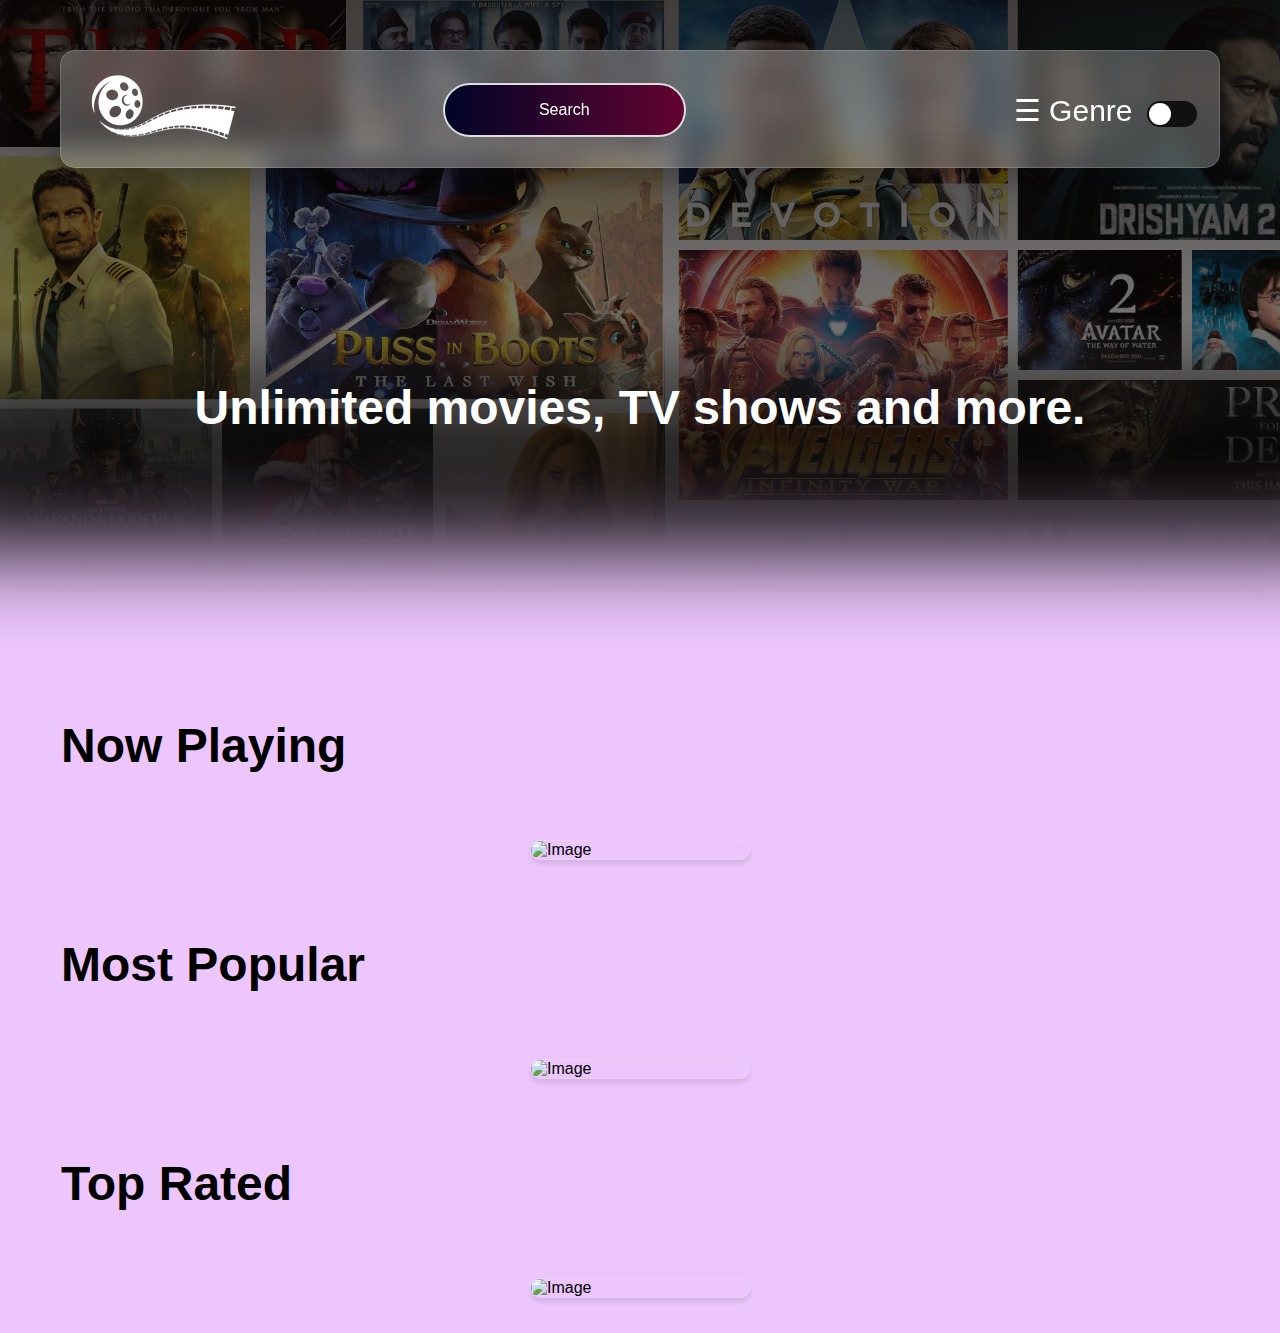
==== index.html @ db10473b "dark theme" ====
<!DOCTYPE html>
<html lang="en">

<head>
    <meta charset="UTF-8">
    <meta http-equiv="X-UA-Compatible" content="IE=edge">
    <meta name="viewport" content="width=device-width, initial-scale=1.0">
    <title>Movie Booking App</title>
    <link rel="stylesheet" href="style.css">
</head>

<body>


    <header id="scroll-Top" class="header-section">
        <div class="logo-section">
            <a href=""><img src="image/logo.png" alt=""></a>
        </div>
        <div id="form">
            <div class="form-content">
                <input type="text" placeholder="Search" id="search" class="search">
                <!-- <input id="input" placeholder="Type fast here.."/> -->
            </div>

            <div class="genre-section">
                <span id="openbtn-genre" style="cursor:pointer; color: white;">&#9776; Genre</span>
            </div>
            <div class="theme-toggler">
                <input type="checkbox" id="checkbox" class="checkbox">
                <label for="checkbox" class="checkbox-label">
                    <span class="ball"></span>
                </label>
            </div>
        </div>
    </header>
    <div id="home-banner" class="home-banner">
        <div class="banner-text typewriter">
            <h1>Unlimited movies, TV shows and more.</h1>
        </div>
    </div>

    </div>


    <div class="head-para">
        <h1 id="playing-hide">Now Playing</h1>
    </div>
    <!-- movie details section  -->

    <main id="main">

        <div class="movie">
            <img src="" alt="Image">
            <div class="movie-info">
                <span></span>
                <span></span>
                <h3></h3>
            </div>
        </div>
    </main>

    <div class="head-para" id="popular-hide">
        <h1>Most Popular</h1>
    </div>

    <section id="popular">
        <div class="movie">
            <img src="" alt="Image">

            <div class="movie-info">

                <span>rating</span>
                <span>language</span>
                <h3>title</h3>
            </div>
        </div>
    </section>



    <div class="head-para" id="toprated-hide">
        <h1>Top Rated</h1>
    </div>

    <section id="topRated">
        <div class="movie">
            <img src="" alt="Image">

            <div class="movie-info">

                <span>rating</span>
                <span>language</span>
                <h3>title</h3>
            </div>
        </div>
    </section>


    <!-- side genres area  -->

    <div id="mySidenav" class="sidenav">
        <a class="closebtn-genre">&times;</a>
        <div id="genre-element">
            <div class="genre-element"></div>
        </div>

    </div>

    <!-- side genres area  -->



    <!-- movie details section  -->
    <h3 id="price"></h3>
    <div id="myNav" class="overlay">
        <a class="closebtn2">&times;</a>

        <div id="movie_details">

            <div class="main_card">
                <div class="card_left">
                    <div class="card_datails">
                        <h1 id="details-movie-title"></h1>
                        <div class="card_cat">
                            <p class="rating"></p>
                            <p class="language"></p>
                        </div>
                        <div class="card_cat">

                            <p class="genre"></p>
                            <p class="time"></p>
                        </div>
                        <p class="disc"></p>
                        <div class="social-btn">
                            <p id="ticket-price"><span id="price">200</span></p>
                            <button id="buy-button">
                                Book Now
                            </button>
                        </div>
                    </div>
                    <div class="back-movie-ground"></div>
                    <div class="card_right">
                        <div class="img_container">
                            <img src="" alt="">
                        </div>
                    </div>
                </div>
            </div>
        </div>
    </div>

</body>

<script>

    // scroll down to put the nav on top

    // if(screen.width > 900){
        window.onscroll = function () {
        scrollFunction()
    };
    // }



    function scrollFunction() {
        if (screen.width > 900) {
            if (document.body.scrollTop > 50 || document.documentElement.scrollTop > 50) {
                document.getElementById("scroll-Top").style.top = "0px";
            } else {
                document.getElementById("scroll-Top").style.top = "50px";
            }
        }


    }
</script>
<script src="script.js"></script>

</html>
---- style.css ----
* {
  box-sizing: border-box;
}


:root,
:root.light {
  --color-bg: #ecc6fd;
  --color-text: #000000;
  --card-bg-color: #fafafa;
  --hero-banner-shadow: inset 2px -200px 93px -92px rgba(236, 198, 253, 1);
  --movie-details-card: linear-gradient(to right, #fafafa, #81043e83);
  --header: linear-gradient(to right, #9b466f83, #9b466f83);
}

:root.dark {
  --color-bg: linear-gradient(to bottom, black, #130109);
  ;
  --color-text: #ffffff;
  --card-bg-color: #607d8b;
  --hero-banner-shadow: inset 2px -200px 93px -92px rgba(2, 0, 1, 1);
  --movie-details-card: linear-gradient(to right, #000428, #630330);
  --header: rgba(255, 255, 255, 0.25);
}


html {
  scroll-behavior: smooth;
}


.pt-100 {
  padding-top: 100px;
}



::-webkit-scrollbar {
  width: 10px;
  background-color: #ccc;
  border-radius: 20px;
}

::-webkit-scrollbar-thumb {
  background-color: black;
}

body {
  font-family: 'Poppins', sans-serif;
  margin: 0;
}


.header-section {

  position: relative;
  padding: 1rem;
  display: flex;
  justify-content: space-around;
  /* background-color: black; */
  background: var(--header);
  border-bottom: 1px solid rgba(255, 255, 255, 0.18);
  /* background: rgba(255, 255, 255, 0.25); */
  /* box-shadow: 0 8px 32px 0 rgba(5, 6, 15, 0.37); */
  backdrop-filter: blur(13px);
  border: 1px solid rgba(255, 255, 255, 0.18);
}



.logo-section {
  width: 200px;
}

#form {
  width: 900px;
  display: flex;
  justify-content: space-around;
  align-items: center;
}

#form .form-content {
  display: flex;
  justify-content: center;
  align-items: center;
  margin-top: 17px;
}


.search {
  background-color: transparent;
  border: 2px solid #ddd;
  padding: 1rem 1rem;
  border-radius: 50px;
  font-size: 1rem;
  text-align: center;
  color: #fff;
  font-family: inherit;
  background: linear-gradient(to right, #000428, #630330);
}

.genre-section {
  grid-column: 4 / span 1;
  grid-row: 1;
}

.genre-section span {
  float: right;
  margin-right: 14px;
  margin-top: 17px;
  font-size: 30px;
}




.search:focus {
  outline: 0;
  background: #000428;
}

.search::placeholder {
  color: white;
}

.head-para {
  color: var(--color-text);
  margin: 61px 0px 51px 61px;
  font-size: 1.5rem;
}

.hide {
  display: none;
}


main {
  display: flex;
  flex-wrap: wrap;
  justify-content: center;
}

#popular {
  display: flex;
  flex-wrap: wrap;
  justify-content: center;
}

#topRated {
  display: flex;
  flex-wrap: wrap;
  justify-content: center;
}

.movie {
  width: 220px;
  margin: 1rem;
  box-shadow: 0.2px 4px 5px rgba(0, 0, 0, 0.1);
  position: relative;
  overflow: hidden;
  border-radius: 10px;
  border: 1px solid rgba(255, 255, 255, 0.18);
}


.movie img {
  width: 100%;
}

.movie-info h3 {
  text-align: center;
  font-size: 16px;
  color: #fff;
}


.movie-info {

  display: flex;
  flex-direction: column;
  justify-content: flex-end;
  position: absolute;
  bottom: 0;
  background-image: linear-gradient(to bottom, rgba(0, 0, 0, 0), rgb(0, 0, 0), rgb(0, 0, 0));
  color: #f1f1f1;
  width: 100%;
  height: 50%;
  transition: .5s ease;
  opacity: 0;
  color: white;
  font-size: 20px;
  padding: 20px 20px 0px 20px;
  text-align: center;
}

.movie:hover .movie-info {
  opacity: 1;
}




.rating_lang {
  display: flex;
  flex-direction: row;
  justify-content: space-evenly;
  margin-bottom: 10px;
}

.movie-info h3 {
  margin-top: 0;
}

.movie-info span {
  background-color: #22254b;
  padding: 0.25rem 0.5rem;
  border-radius: 3px;
  font-weight: bold;
  font-size: 14px;
}


/* side navbar area */

.sidenav {
  height: 100%;
  width: 0;
  position: fixed;
  z-index: 3;
  top: 0;
  left: 0;
  background-color: #111;
  overflow-x: hidden;
  transition: 0.5s;
  padding-top: 100px;
  overflow-y: scroll;
}

.sidenav::-webkit-scrollbar {
  display: none;
}

.sidenav a {
  padding: 8px 8px 8px 32px;
  text-decoration: none;
  font-size: 25px;
  color: #818181;
  display: block;
  transition: 0.3s;
}

.sidenav .genre-element {
  padding: 14px 8px 14px 8px;
  text-decoration: none;
  font-size: 15px;
  color: #fff;
  display: block;
  text-align: center;
  transition: 0.3s;
  border-bottom: 2px solid #818181;
  cursor: pointer;
}

.sidenav .genre-element:hover {
  color: #f1f1f1;
}


.sidenav a:hover {
  color: #f1f1f1;
}

.sidenav .closebtn-genre {
  position: absolute;
  top: 0;
  right: 25px;
  font-size: 36px;
  margin-left: 50px;
  cursor: pointer;
}

@media screen and (max-height: 450px) {
  .sidenav {
    padding-top: 15px;
  }

  .sidenav a {
    font-size: 18px;
  }
}

.genre_background_active {
  /* background-color: red; */
  background: linear-gradient(to right, #000428, #630330);
  color: white;
}

/* side navbar area */


/* get movie details area  */

.overlay {
  height: 0%;
  width: 100%;
  position: fixed;
  z-index: 2;
  top: 0;
  left: 0;
  background-color: rgba(0, 0, 0, 0.9);
  overflow-y: hidden;
  transition: 0.5s;
}

/* .overlay-content {
    position: relative;
    text-align: center;
    margin-top: 30px;
    display: flex;
    justify-content: center;
    align-items: center;
  } */
.description_image {
  width: 30%;
}

.description_image img {
  width: 62%;
}

.movie-details {
  width: 40%;
}


.movie-details {
  display: flex;
  flex-direction: column;
  color: white;
}

.overlay a {
  padding: 8px;
  text-decoration: none;
  font-size: 36px;
  color: #818181;
  display: block;
  transition: 0.3s;
}

.overlay a:hover,
.overlay a:focus {
  color: #f1f1f1;
}

.overlay .closebtn2 {
  position: absolute;
  top: 20px;
  right: 45px;
  font-size: 60px;
  z-index: 1;
}

@media screen and (max-height: 450px) {
  .overlay {
    overflow-y: auto;
  }

  .overlay a {
    font-size: 20px
  }

  .overlay .closebtn2 {
    font-size: 40px;
    top: 15px;
    right: 35px;
  }
}

/* get movie details area  */



body {
  margin: 0;
  padding: 0;
  font-family: 'Roboto', sans-serif;
}

.main_card {
  color: #fff;
  width: 840px;
  height: auto;
  margin: 50px auto;
  display: -webkit-box;
  display: -ms-flexbox;
  display: flex;
  justify-content: center;
  align-items: center;
  flex-direction: row;
  max-width: 850px;
  background: var(--movie-details-card);
  -webkit-box-shadow: 0 0 40px rgba(0, 0, 0, 0.3);
  box-shadow: 0 0 40px rgba(0, 0, 0, 0.3);
}

.card_left {
  width: 90%;
}

.card_datails {
  width: 100%;
  padding: 30px;
  margin-top: -25px;
}

.card_datails h1 {
  font-size: 30px;
}

.card_right img {

  height: 390px;
  border-radius: 20px 0 0 20px;
}

.card_right {

  border-radius: 2px;
}

.card_cat {
  width: 95%;
  display: -webkit-box;
  display: -ms-flexbox;
  display: flex;
  justify-content: space-between;
}

.rating,
.language,
.genre,
.time {
  color: fff;
  padding: 10px;
  font-weight: bold;
  text-transform: uppercase;
  border-radius: 15px;
}

.rating {
  background: #FEE715FF;
  color: black;
  -webkit-box-shadow: 0 0 50px rgba(0, 0, 0, 0.1);
  box-shadow: 0 0 50px rgba(0, 0, 0, 0.1);
  -webkit-transition: 300ms ease-in-out;
}

.disc {
  font-weight: 100;
  line-height: 27px;
}

a {
  color: darkcyan;
  display: block;
  text-decoration: none;
}

.social-btn {
  display: flex;
  justify-content: center;
  align-items: center;
  margin-left: -10px;
  margin-top: 30px;
}

button {
  color: black;
  border: none;
  padding: 20px;
  outline: none;
  font-size: 18px;

  margin-left: 10px;
  background: #FEE715FF;
  border-radius: 12px;
  -webkit-box-shadow: 0 0 20px rgba(0, 0, 0, 0.2);
  box-shadow: 0 0 20px rgba(0, 0, 0, 0.2);
  -webkit-transition: 300ms ease-in-out;
  -o-transition: 200ms ease-in-out;
  transition: 200ms ease-in-out;
}

button:hover {
  -webkit-transform: scale(1.1);
  -ms-transform: scale(1.1);
  transform: scale(1.1);
}

.img_container {
  height: inherit;
}

@media (max-width: 968px) {
  .head-para{
    margin: 44px;
  }
  .banner-text{
    display: none;
  }
  .theme-toggler{
    margin-top: 13px;
  }
}



@media (max-width: 768px) {

  .banner-text {
    display: none;
  }

  .header-section {
    /* padding: 1rem; */
    display: flex;
    justify-content: space-around;
    flex-direction: column;
    align-items: center;
    background: var(--header);
    border-bottom: 1px solid rgba(255, 255, 255, 0.18);
    /* background: rgba(255, 255, 255, 0.25); */
    backdrop-filter: blur(13px);
    border: 1px solid rgba(255, 255, 255, 0.18);
  }

  #form {
    max-width: 483px;
    display: flex;
    justify-content: space-around;
    align-items: center;
  }

  .logo-section {
    width: 120px;
    position: relative;
    left: -113px;
  }

  .logo-section img {
    width: 120px;
  }

  .search {
    padding: .6rem .6rem;
    border-radius: 50px;
    font-size: 1rem;
  }

  .head-para {

    margin-left: 44px;
    font-size: 1rem;
    margin: 32px 0px 29px 26px;
  }

  .movie {
    max-width: 184px;
  }

  /* 88888888 movie detail part 88888888888888 */
  .main_card {
    margin-top: 90px;
    display: flex;
    flex-direction: column-reverse;
    max-width: 347px;
    position: relative;
    border-radius: 10px;
    background: transparent;
    /* z-index: -2; */
  }

  .card_left {
    width: 100%;
    bottom: 0px;
    position: absolute;
    background-image: linear-gradient(to bottom, rgba(0, 0, 0, 0), rgb(0, 0, 0), rgb(0, 0, 0), rgb(0, 0, 0));
    border-radius: 10px;

  }

  .card_datails {
    width: 100%;
    padding: 10px 0 10px 10px;
    margin-top: 5px;
    z-index: 1;


  }

  .card_datails h1 {
    font-size: 21px;
    margin-bottom: -7px;
  }

  .card_cat {
    width: 98%;
  }

  .genre {
    padding: 0;
    margin-top: -7px;
    font-weight: 400;
    font-size: 12px;
  }

  .time {
    position: absolute;
    bottom: 206px;
    left: 125px;
  }

  .disc {
    font-weight: 100;
    font-size: 13px;
    line-height: 20px;
    text-align: justify;
    height: 102px;
    overflow: hidden;
    text-overflow: ellipsis;
    padding-right: 10px;
  }

  .social-btn {
    margin-top: 10px;
  }

  #buy-button {
    padding: 10px 12px;
    font-size: 14px;
  }

  .img_container {
    height: 700px;

  }

  .card_right img {
    height: 74%;
    border-radius: 10px;
  }

  /* 88888888 movie detail part 88888888888888 */



}

@media (max-width: 427px) {
  body {
    background: linear-gradient(to right, #000428, #630330);
    font-family: 'Poppins', sans-serif;
    margin: 0;
  }

  .banner-text {
    display: none;
  }

  #form {
    max-width: 370px;
    display: flex;
    justify-content: space-around;
    align-items: center;
  }

  .genre-section span {
    font-size: 25px;
  }

  .head-para {

    margin-left: 24px;
    font-size: 0.8rem;
    margin: 38px 0px 32px 32px;
  }

  .movie {
    max-width: 165px;
  }

  .main_card {
    margin-top: 90px;
    display: flex;
    flex-direction: column-reverse;
    max-width: 347px;
    position: relative;
    border-radius: 10px;
    background: transparent;
  }

  .card_left {
    width: 100%;
    bottom: 0px;
    position: absolute;
    background-image: linear-gradient(to bottom, rgba(0, 0, 0, 0), rgb(0, 0, 0), rgb(0, 0, 0), rgb(0, 0, 0));
    border-radius: 10px;

  }

  .card_datails {
    width: 100%;
    padding: 10px 0 10px 10px;
    margin-top: 5px;
    z-index: 1;
  }

  .card_datails h1 {
    font-size: 21px;
    margin-bottom: -7px;
  }

  .card_cat {
    width: 98%;
  }

  .genre {
    padding: 0;
    margin-top: -7px;
    font-weight: 400;
    font-size: 12px;
  }

  .time {
    position: absolute;
    bottom: 206px;
    left: 125px;
  }

  .disc {
    font-weight: 100;
    font-size: 13px;
    line-height: 20px;
    text-align: justify;
    height: 102px;
    overflow: hidden;
    text-overflow: ellipsis;
    padding-right: 10px;
  }

  .social-btn {
    margin-top: 10px;
  }

  #buy-button {
    padding: 10px 12px;
    font-size: 14px;
  }

  .img_container {
    height: 700px;
  }

  .card_right img {
    height: 74%;
    border-radius: 10px;
  }

  .theme-toggler{
    position: absolute;
    top: 34px;
    right: 43px;
  }

}





@media (max-width: 376px) {
  body {
    background: linear-gradient(to bottom, #000428, #630330);
    font-family: 'Poppins', sans-serif;
    margin: 0;
  }

  #form {
    max-width: 370px;
    display: flex;
    justify-content: space-around;
    align-items: center;
  }

  .genre-section span {
    font-size: 25px;
  }

  .head-para {
    margin-left: 24px;
    font-size: 0.8rem;
    margin: 32px 0px 29px 26px;
  }

  .movie {
    max-width: 142px;
  }

  .main_card {
    margin-top: 90px;
    display: flex;
    flex-direction: column-reverse;
    max-width: 347px;
    position: relative;
    border-radius: 10px;
    background: transparent;
  }

  .card_left {
    width: 100%;
    bottom: 0px;
    position: absolute;
    background-image: linear-gradient(to bottom, rgba(0, 0, 0, 0), rgb(0, 0, 0), rgb(0, 0, 0), rgb(0, 0, 0));
    border-radius: 10px;

  }

  .card_datails {
    width: 100%;
    padding: 10px 0 10px 10px;
    margin-top: 5px;
    z-index: 1;
  }

  .card_datails h1 {
    font-size: 21px;
    margin-bottom: -7px;
  }

  .card_cat {
    width: 98%;
  }

  .genre {
    padding: 0;
    margin-top: -7px;
    font-weight: 400;
    font-size: 12px;
  }

  .time {
    position: absolute;
    bottom: 206px;
    left: 125px;
  }

  .disc {
    font-weight: 100;
    font-size: 13px;
    line-height: 20px;
    text-align: justify;
    height: 102px;
    overflow: hidden;
    text-overflow: ellipsis;
    padding-right: 10px;
  }

  .social-btn {
    margin-top: 10px;
  }

  #buy-button {
    padding: 10px 12px;
    font-size: 14px;
  }

  .img_container {
    height: 600px;
  }

  .card_right img {
    height: 86%;
    border-radius: 10px;
  }

  .theme-toggler{
    position: absolute;
    top: 34px;
    right: 24px;
  }

}


@media (min-width: 1000px) {
  .header-section {

    padding: 1rem;
    display: flex;
    justify-content: space-around;
    border-bottom: 1px solid rgba(255, 255, 255, 0.18);
    margin: 0px 60px;
    border-radius: 15px;
    background: rgba(255, 255, 255, 0.25);
    box-shadow: 0 8px 32px 0 rgba(5, 6, 15, 0.37);
    backdrop-filter: blur(13px);
    border: 1px solid rgba(255, 255, 255, 0.18);
    z-index: 2;
    transition: all 0.3s;
  }



  #scroll-Top {
    position: sticky;
    top: 50px;
  }

  .home-banner {
    z-index: -1;
    margin-top: -118px;
    height: 657px;
    width: 100%;
    /* background-color: purple; */
    position: relative;
    background-image: url(image/banner3.png);
    box-shadow: var(--hero-banner-shadow);
  }


  .banner-text {
    width: 900px;
    position: absolute;
    top: 50%;
    left: 50%;
    transform: translate(-50%, 60%);
  }

  .banner-text h1 {
    font-size: 3em;
    font-weight: bold;
    color: #fff;
    margin: 0;
    line-height: 1.5em;
    text-align: center;
    position: relative;
    padding-left: 0em;
  }

  .theme-toggler {
    margin-top: 10px;
  }

  .typewriter h1 {
    color: white;
    font-weight: 700;
    overflow: hidden;
    white-space: nowrap;
    margin: 0 auto;
    animation: typing 4s steps(30, end);
  }

  /* The typing effect */
  @keyframes typing {
    from {
      width: 0
    }

    to {
      width: 100%
    }
  }

  #form {
    display: flex;
    justify-content: flex-end;
  }

  #form .form-content {
    margin-right: 328px;
    margin-top: 2px;
  }

  #form .genre-section {
    margin-top: -15px;
  }
}



/* dark and light theme toggler */




* {
  box-sizing: border-box;
}



body {
  background: var(--color-bg);
  transition: 0.2s ease-in all;
  font-family: 'Poppins', sans-serif;
  margin: 0;
}

.checkbox {
  opacity: 0;
  position: absolute;
}

.checkbox-label {
  background-color: #111;
  width: 50px;
  height: 26px;
  border-radius: 50px;
  position: relative;
  padding: 5px;
  cursor: pointer;
  display: flex;
  justify-content: space-between;
  align-items: center;
}

.fa-moon {
  color: #f1c40f;
}

.fa-sun {
  color: #f39c12;
}

.checkbox-label .ball {
  background-color: #fff;
  width: 22px;
  height: 22px;
  position: absolute;
  left: 2px;
  top: 2px;
  border-radius: 50%;
  transition: transform 0.2s linear;
}

.checkbox:checked+.checkbox-label .ball {
  transform: translateX(24px);

}

/* dark and light theme toggler */
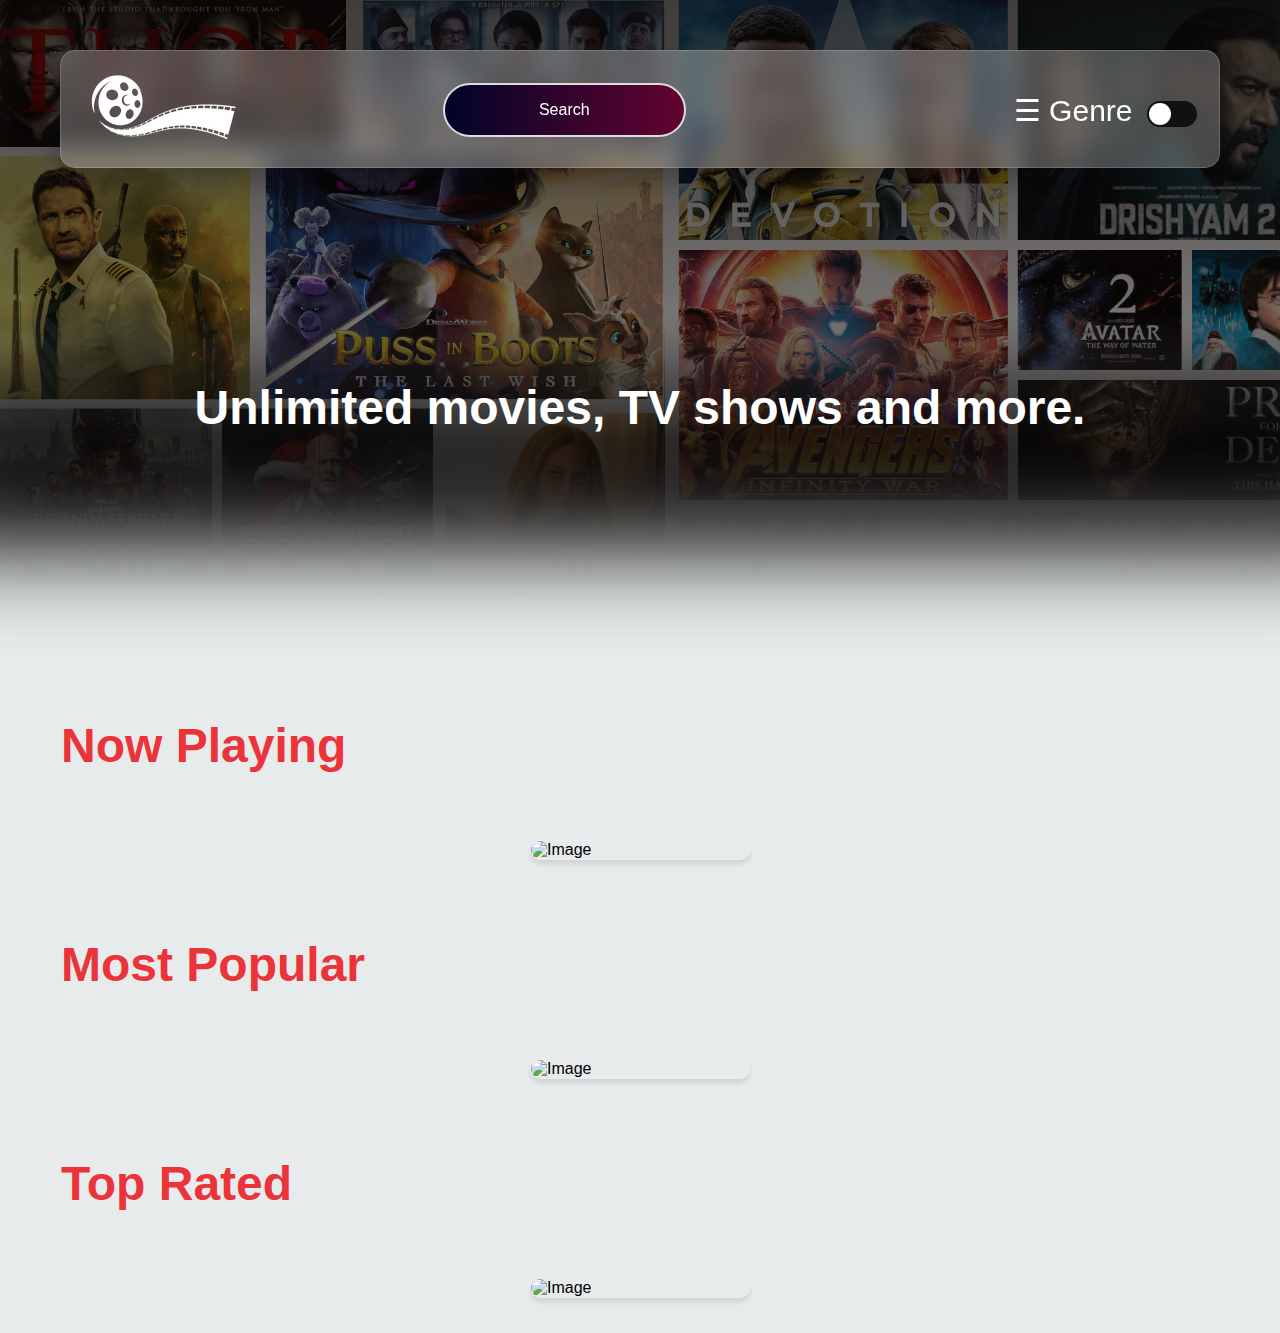
==== commit f9b9a658: "update now" ====
--- a/index.html
+++ b/index.html
@@ -18,7 +18,7 @@
         </div>
         <div id="form">
             <div class="form-content">
-                <input type="text" placeholder="Search" id="search" class="search">
+                <input type="text" autocomplete="off" placeholder="Search" id="search" class="search">
                 <!-- <input id="input" placeholder="Type fast here.."/> -->
             </div>
 
--- a/style.css
+++ b/style.css
@@ -5,17 +5,16 @@
 
 :root,
 :root.light {
-  --color-bg: #ecc6fd;
-  --color-text: #000000;
+  --color-bg: #e7ebec;
+  --color-text: #eb333a;
   --card-bg-color: #fafafa;
-  --hero-banner-shadow: inset 2px -200px 93px -92px rgba(236, 198, 253, 1);
+  --hero-banner-shadow: inset 2px -200px 93px -92px rgba(231, 235, 236, 1);
   --movie-details-card: linear-gradient(to right, #fafafa, #81043e83);
-  --header: linear-gradient(to right, #9b466f83, #9b466f83);
+  --header: linear-gradient(to right, #eb333a, #eb333a);
 }
 
 :root.dark {
   --color-bg: linear-gradient(to bottom, black, #130109);
-  ;
   --color-text: #ffffff;
   --card-bg-color: #607d8b;
   --hero-banner-shadow: inset 2px -200px 93px -92px rgba(2, 0, 1, 1);
@@ -887,7 +886,13 @@
   .theme-toggler{
     position: absolute;
     top: 34px;
-    right: 24px;
+    right: 18px;
+  }
+  .form-content{
+    margin-left: 10px;
+  }
+  .form-content .search{
+    padding: 10px 0px;
   }
 
 }
@@ -925,7 +930,8 @@
     /* background-color: purple; */
     position: relative;
     background-image: url(image/banner3.png);
-    box-shadow: var(--hero-banner-shadow);
+    /* box-shadow: var(--hero-banner-shadow); */
+    box-shadow: inset 2px -200px 93px -92px rgba(231, 235, 236, 1);
   }
 
 
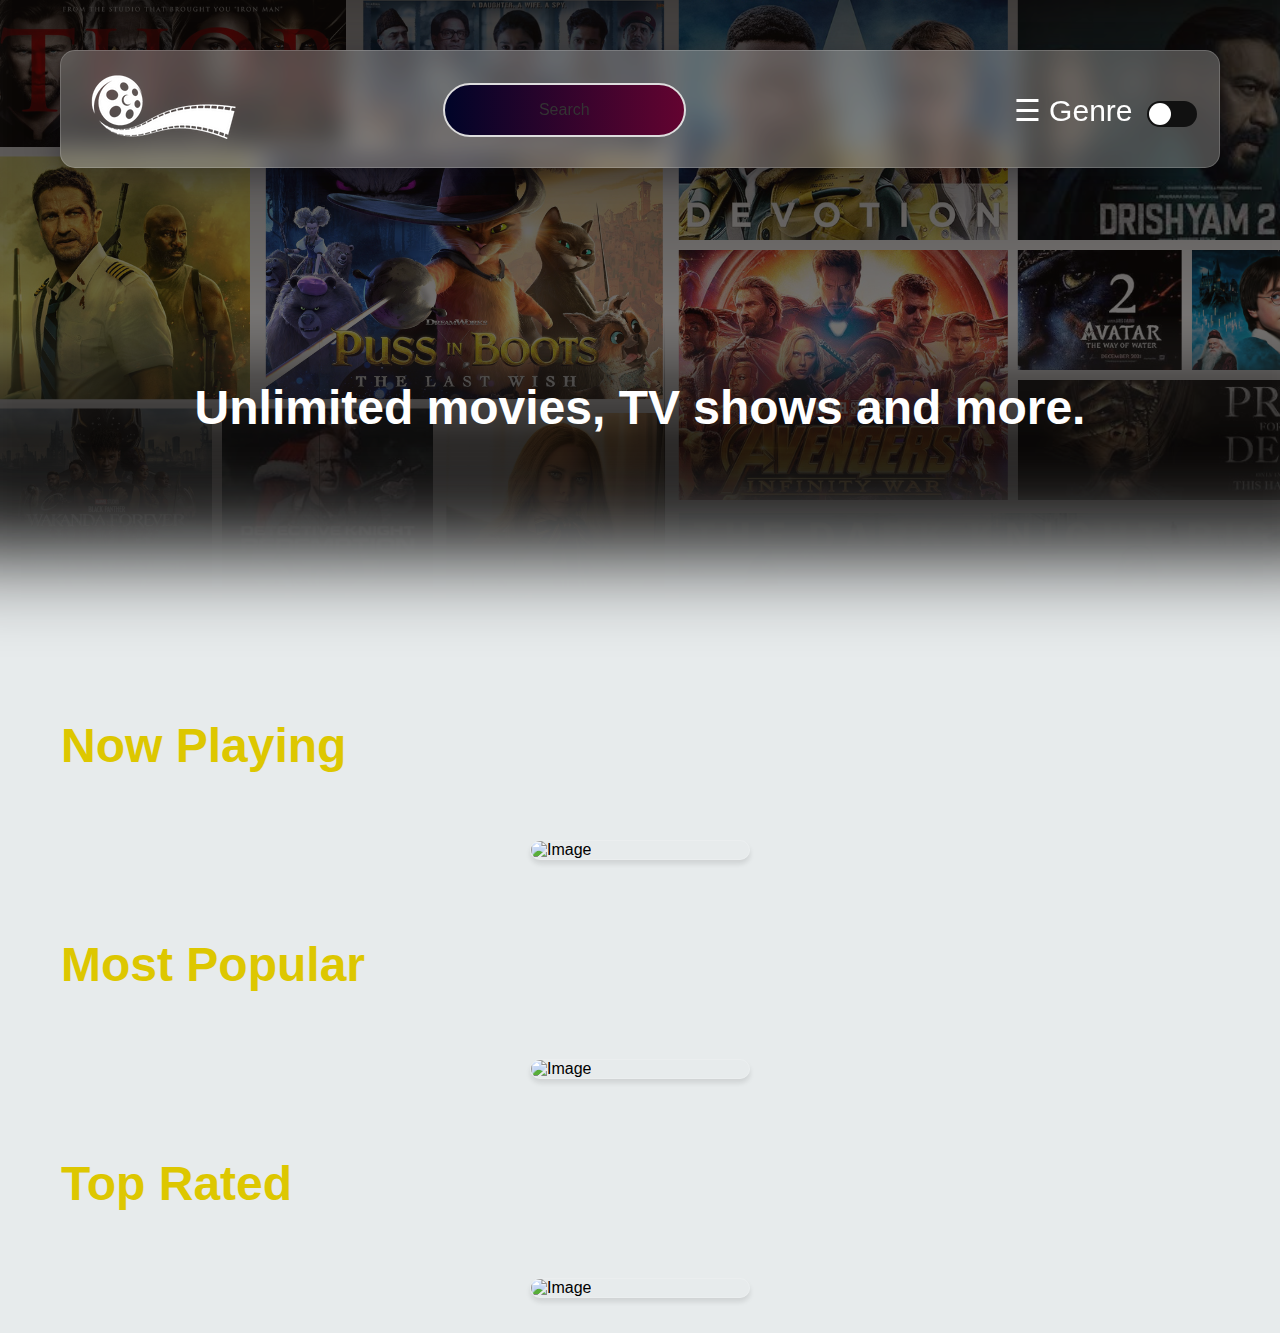
==== commit 3a65e536: "updated" ====
--- a/index.html
+++ b/index.html
@@ -10,7 +10,6 @@
 </head>
 
 <body>
-
 
     <header id="scroll-Top" class="header-section">
         <div class="logo-section">
--- a/style.css
+++ b/style.css
@@ -6,11 +6,13 @@
 :root,
 :root.light {
   --color-bg: #e7ebec;
-  --color-text: #eb333a;
+  --color-text: #ddc700;
   --card-bg-color: #fafafa;
   --hero-banner-shadow: inset 2px -200px 93px -92px rgba(231, 235, 236, 1);
   --movie-details-card: linear-gradient(to right, #fafafa, #81043e83);
-  --header: linear-gradient(to right, #eb333a, #eb333a);
+  --header: linear-gradient(to right, #ddc700, #ddc700);
+  --search-bg:#e7ebec;
+  --search-text: #333333;
 }
 
 :root.dark {
@@ -20,6 +22,8 @@
   --hero-banner-shadow: inset 2px -200px 93px -92px rgba(2, 0, 1, 1);
   --movie-details-card: linear-gradient(to right, #000428, #630330);
   --header: rgba(255, 255, 255, 0.25);
+  --search-bg: linear-gradient(to right, rgb(0, 4, 40), rgb(99, 3, 48));
+  --search-text: #ffffff
 }
 
 
@@ -63,6 +67,7 @@
   /* box-shadow: 0 8px 32px 0 rgba(5, 6, 15, 0.37); */
   backdrop-filter: blur(13px);
   border: 1px solid rgba(255, 255, 255, 0.18);
+  transition: 0.3s ease-in-out all;
 }
 
 
@@ -93,9 +98,13 @@
   border-radius: 50px;
   font-size: 1rem;
   text-align: center;
-  color: #fff;
+  color: var(--search-text);
   font-family: inherit;
-  background: linear-gradient(to right, #000428, #630330);
+  background: var(--search-bg);
+}
+.search :focus{
+  outline: none;
+  background: var(--search-bg);
 }
 
 .genre-section {
@@ -110,16 +119,8 @@
   font-size: 30px;
 }
 
-
-
-
-.search:focus {
-  outline: 0;
-  background: #000428;
-}
-
 .search::placeholder {
-  color: white;
+  color: var(--search-text);
 }
 
 .head-para {
@@ -930,8 +931,9 @@
     /* background-color: purple; */
     position: relative;
     background-image: url(image/banner3.png);
-    /* box-shadow: var(--hero-banner-shadow); */
-    box-shadow: inset 2px -200px 93px -92px rgba(231, 235, 236, 1);
+    box-shadow: var(--hero-banner-shadow);
+    transition: 0.3s ease-in-out all;
+    /* box-shadow: inset 2px -200px 93px -92px rgba(231, 235, 236, 1); */
   }
 
 
@@ -991,25 +993,33 @@
   #form .genre-section {
     margin-top: -15px;
   }
+
+  .search {
+    background-color: transparent;
+    border: 2px solid #ddd;
+    padding: 1rem 1rem;
+    border-radius: 50px;
+    font-size: 1rem;
+    text-align: center;
+    color: #fff;
+    font-family: inherit;
+    background: linear-gradient(to right, #000428, #630330);
+
+  }
+  .search :focus{
+    background: var(--search-bg);
+  }
 }
 
 
 
 /* dark and light theme toggler */
-
-
-
-
-* {
-  box-sizing: border-box;
-}
 
 
 
 body {
   background: var(--color-bg);
-  transition: 0.2s ease-in all;
-  font-family: 'Poppins', sans-serif;
+  transition: 0.3s ease-in-out all;
   margin: 0;
 }
 
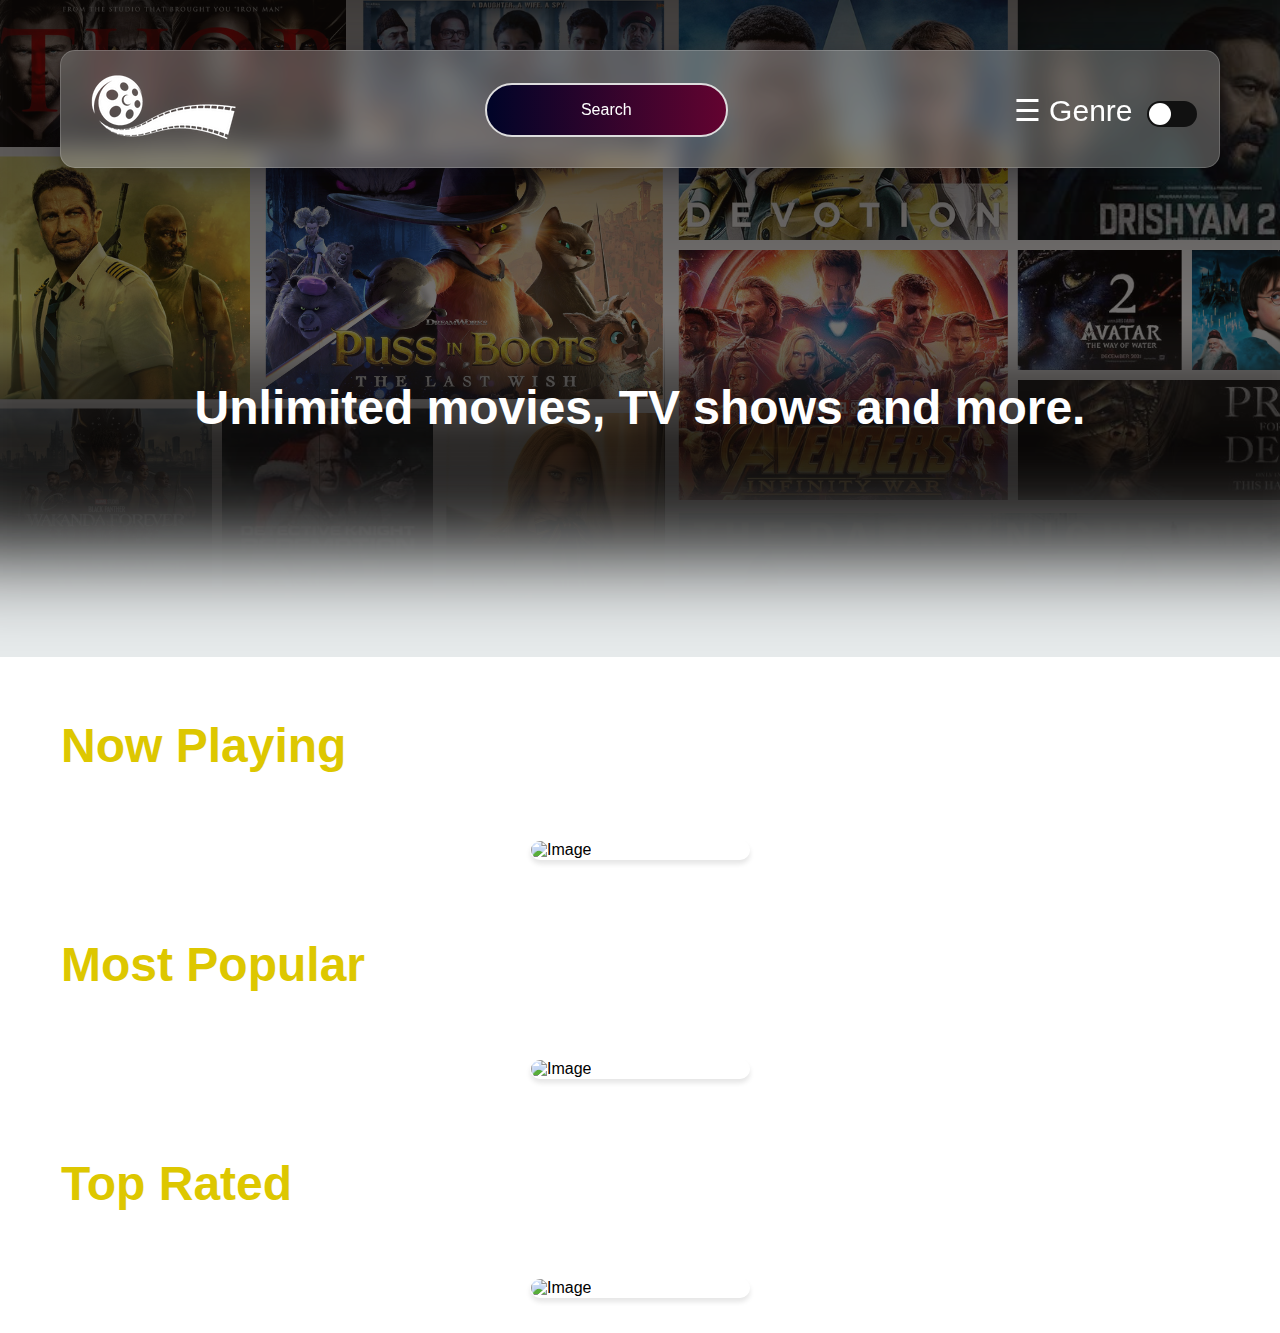
==== commit d0d8f11b: "updated" ====
--- a/index.html
+++ b/index.html
@@ -152,15 +152,9 @@
 
 <script>
 
-    // scroll down to put the nav on top
-
-    // if(screen.width > 900){
-        window.onscroll = function () {
+    window.onscroll = function () {
         scrollFunction()
     };
-    // }
-
-
 
     function scrollFunction() {
         if (screen.width > 900) {
--- a/style.css
+++ b/style.css
@@ -5,30 +5,33 @@
 
 :root,
 :root.light {
-  --color-bg: #e7ebec;
+  --bg-color: #e7ebec;
   --color-text: #ddc700;
   --card-bg-color: #fafafa;
   --hero-banner-shadow: inset 2px -200px 93px -92px rgba(231, 235, 236, 1);
-  --movie-details-card: linear-gradient(to right, #fafafa, #81043e83);
+  --movie-details-card: linear-gradient(to right, #fafafa, #ddc700);
   --header: linear-gradient(to right, #ddc700, #ddc700);
-  --search-bg:#e7ebec;
+  --search-bg: #e7ebec;
   --search-text: #333333;
+  --main-card: #333333;
 }
 
 :root.dark {
-  --color-bg: linear-gradient(to bottom, black, #130109);
+  --bg-color: linear-gradient(to bottom, black, #130109);
   --color-text: #ffffff;
   --card-bg-color: #607d8b;
   --hero-banner-shadow: inset 2px -200px 93px -92px rgba(2, 0, 1, 1);
   --movie-details-card: linear-gradient(to right, #000428, #630330);
   --header: rgba(255, 255, 255, 0.25);
   --search-bg: linear-gradient(to right, rgb(0, 4, 40), rgb(99, 3, 48));
-  --search-text: #ffffff
+  --search-text: #ffffff;
+  --main-card: #ffffff;
 }
 
 
 html {
   scroll-behavior: smooth;
+  transition: 0.2s ease-in-out all;
 }
 
 
@@ -49,9 +52,12 @@
 }
 
 body {
-  font-family: 'Poppins', sans-serif;
+  background: var(--color-bg);
+  /* transition: all 0.3s; */
   margin: 0;
 }
+
+
 
 
 .header-section {
@@ -60,14 +66,11 @@
   padding: 1rem;
   display: flex;
   justify-content: space-around;
-  /* background-color: black; */
   background: var(--header);
   border-bottom: 1px solid rgba(255, 255, 255, 0.18);
-  /* background: rgba(255, 255, 255, 0.25); */
-  /* box-shadow: 0 8px 32px 0 rgba(5, 6, 15, 0.37); */
   backdrop-filter: blur(13px);
   border: 1px solid rgba(255, 255, 255, 0.18);
-  transition: 0.3s ease-in-out all;
+  /* transition: 0.2s ease-in-out all; */
 }
 
 
@@ -102,7 +105,8 @@
   font-family: inherit;
   background: var(--search-bg);
 }
-.search :focus{
+
+.search :focus {
   outline: none;
   background: var(--search-bg);
 }
@@ -138,6 +142,7 @@
   display: flex;
   flex-wrap: wrap;
   justify-content: center;
+  transition: all 0.3s;
 }
 
 #popular {
@@ -487,8 +492,6 @@
   border-radius: 12px;
   -webkit-box-shadow: 0 0 20px rgba(0, 0, 0, 0.2);
   box-shadow: 0 0 20px rgba(0, 0, 0, 0.2);
-  -webkit-transition: 300ms ease-in-out;
-  -o-transition: 200ms ease-in-out;
   transition: 200ms ease-in-out;
 }
 
@@ -503,13 +506,15 @@
 }
 
 @media (max-width: 968px) {
-  .head-para{
+  .head-para {
     margin: 44px;
   }
-  .banner-text{
+
+  .banner-text {
     display: none;
   }
-  .theme-toggler{
+
+  .theme-toggler {
     margin-top: 13px;
   }
 }
@@ -659,7 +664,7 @@
 
 @media (max-width: 427px) {
   body {
-    background: linear-gradient(to right, #000428, #630330);
+    /* background: linear-gradient(to right, #000428, #630330); */
     font-family: 'Poppins', sans-serif;
     margin: 0;
   }
@@ -767,7 +772,7 @@
     border-radius: 10px;
   }
 
-  .theme-toggler{
+  .theme-toggler {
     position: absolute;
     top: 34px;
     right: 43px;
@@ -781,7 +786,7 @@
 
 @media (max-width: 376px) {
   body {
-    background: linear-gradient(to bottom, #000428, #630330);
+    /* background: linear-gradient(to bottom, #000428, #630330); */
     font-family: 'Poppins', sans-serif;
     margin: 0;
   }
@@ -884,15 +889,17 @@
     border-radius: 10px;
   }
 
-  .theme-toggler{
+  .theme-toggler {
     position: absolute;
     top: 34px;
     right: 18px;
   }
-  .form-content{
+
+  .form-content {
     margin-left: 10px;
   }
-  .form-content .search{
+
+  .form-content .search {
     padding: 10px 0px;
   }
 
@@ -932,7 +939,7 @@
     position: relative;
     background-image: url(image/banner3.png);
     box-shadow: var(--hero-banner-shadow);
-    transition: 0.3s ease-in-out all;
+    transition: 0.2s ease-in-out all;
     /* box-shadow: inset 2px -200px 93px -92px rgba(231, 235, 236, 1); */
   }
 
@@ -986,7 +993,7 @@
   }
 
   #form .form-content {
-    margin-right: 328px;
+    margin-right: 286px;
     margin-top: 2px;
   }
 
@@ -1006,9 +1013,18 @@
     background: linear-gradient(to right, #000428, #630330);
 
   }
-  .search :focus{
+
+  .search :focus {
     background: var(--search-bg);
   }
+
+  .search::placeholder {
+    color: #fff;
+  }
+
+  .main_card {
+    color: var(--main-card);
+  }
 }
 
 
@@ -1017,11 +1033,6 @@
 
 
 
-body {
-  background: var(--color-bg);
-  transition: 0.3s ease-in-out all;
-  margin: 0;
-}
 
 .checkbox {
   opacity: 0;
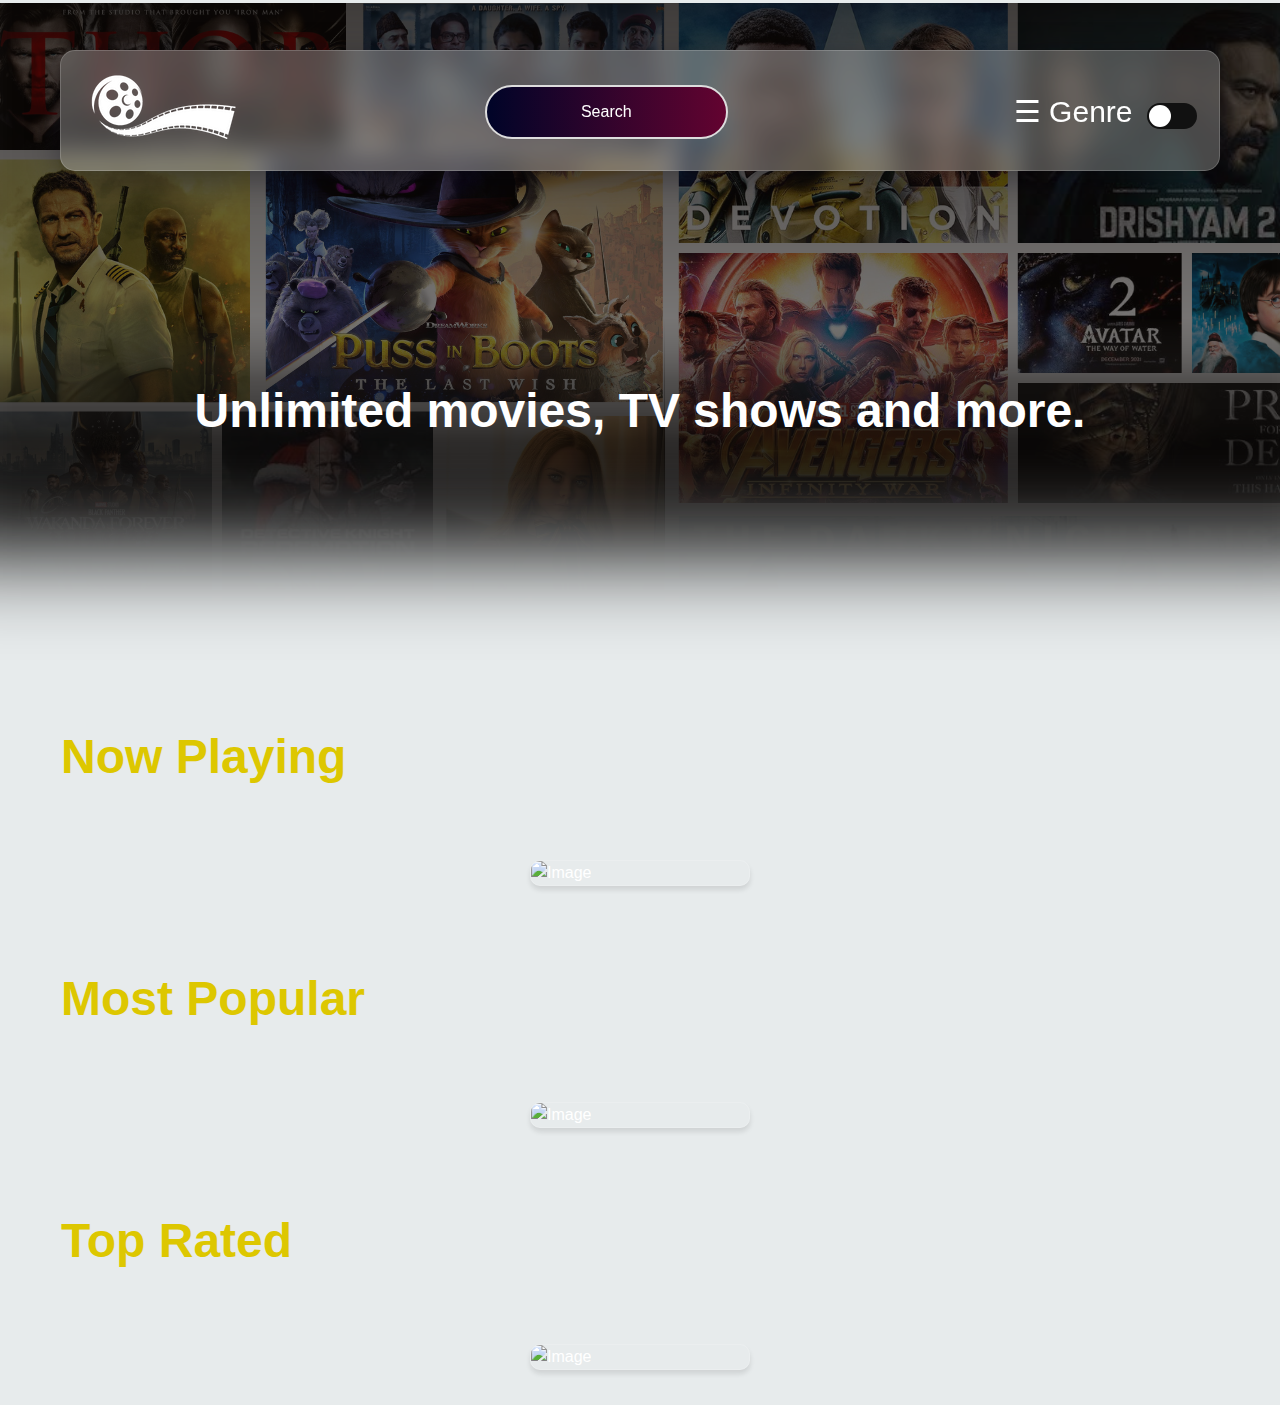
==== commit d3f664e8: "update-genre" ====
--- a/index.html
+++ b/index.html
@@ -6,6 +6,9 @@
     <meta http-equiv="X-UA-Compatible" content="IE=edge">
     <meta name="viewport" content="width=device-width, initial-scale=1.0">
     <title>Movie Booking App</title>
+    <script type="module" crossorigin src="assets/index.b4e37db4.js"></script>
+    <link rel="modulepreload" href="assets/vendor.409190d6.js">
+    <link rel="stylesheet" href="assets/index.f6704e6f.css">
     <link rel="stylesheet" href="style.css">
 </head>
 
@@ -37,6 +40,8 @@
             <h1>Unlimited movies, TV shows and more.</h1>
         </div>
     </div>
+
+
 
     </div>
 
--- a/assets/index.f6704e6f.css
+++ b/assets/index.f6704e6f.css
@@ -0,0 +1,454 @@
+@font-face {
+    font-family: "swiper-icons";
+    src: url(data:application/font-woff;charset=utf-8;base64,\ [base64]//wADZ2x5ZgAAAywAAADMAAAD2MHtryVoZWFkAAABbAAAADAAAAA2E2+eoWhoZWEAAAGcAAAAHwAAACQC9gDzaG10eAAAAigAAAAZAAAArgJkABFsb2NhAAAC0AAAAFoAAABaFQAUGG1heHAAAAG8AAAAHwAAACAAcABAbmFtZQAAA/gAAAE5AAACXvFdBwlwb3N0AAAFNAAAAGIAAACE5s74hXjaY2BkYGAAYpf5Hu/j+W2+MnAzMYDAzaX6QjD6/4//Bxj5GA8AuRwMYGkAPywL13jaY2BkYGA88P8Agx4j+/8fQDYfA1AEBWgDAIB2BOoAeNpjYGRgYNBh4GdgYgABEMnIABJzYNADCQAACWgAsQB42mNgYfzCOIGBlYGB0YcxjYGBwR1Kf2WQZGhhYGBiYGVmgAFGBiQQkOaawtDAoMBQxXjg/wEGPcYDDA4wNUA2CCgwsAAAO4EL6gAAeNpj2M0gyAACqxgGNWBkZ2D4/wMA+xkDdgAAAHjaY2BgYGaAYBkGRgYQiAHyGMF8FgYHIM3DwMHABGQrMOgyWDLEM1T9/w8UBfEMgLzE////P/5//f/V/xv+r4eaAAeMbAxwIUYmIMHEgKYAYjUcsDAwsLKxc3BycfPw8jEQA/[base64]/uznmfPFBNODM2K7MTQ45YEAZqGP81AmGGcF3iPqOop0r1SPTaTbVkfUe4HXj97wYE+yNwWYxwWu4v1ugWHgo3S1XdZEVqWM7ET0cfnLGxWfkgR42o2PvWrDMBSFj/IHLaF0zKjRgdiVMwScNRAoWUoH78Y2icB/yIY09An6AH2Bdu/UB+yxopYshQiEvnvu0dURgDt8QeC8PDw7Fpji3fEA4z/PEJ6YOB5hKh4dj3EvXhxPqH/SKUY3rJ7srZ4FZnh1PMAtPhwP6fl2PMJMPDgeQ4rY8YT6Gzao0eAEA409DuggmTnFnOcSCiEiLMgxCiTI6Cq5DZUd3Qmp10vO0LaLTd2cjN4fOumlc7lUYbSQcZFkutRG7g6JKZKy0RmdLY680CDnEJ+UMkpFFe1RN7nxdVpXrC4aTtnaurOnYercZg2YVmLN/d/gczfEimrE/fs/bOuq29Zmn8tloORaXgZgGa78yO9/cnXm2BpaGvq25Dv9S4E9+5SIc9PqupJKhYFSSl47+Qcr1mYNAAAAeNptw0cKwkAAAMDZJA8Q7OUJvkLsPfZ6zFVERPy8qHh2YER+3i/BP83vIBLLySsoKimrqKqpa2hp6+jq6RsYGhmbmJqZSy0sraxtbO3sHRydnEMU4uR6yx7JJXveP7WrDycAAAAAAAH//wACeNpjYGRgYOABYhkgZgJCZgZNBkYGLQZtIJsFLMYAAAw3ALgAeNolizEKgDAQBCchRbC2sFER0YD6qVQiBCv/H9ezGI6Z5XBAw8CBK/m5iQQVauVbXLnOrMZv2oLdKFa8Pjuru2hJzGabmOSLzNMzvutpB3N42mNgZGBg4GKQYzBhYMxJLMlj4GBgAYow/P/PAJJhLM6sSoWKfWCAAwDAjgbRAAB42mNgYGBkAIIbCZo5IPrmUn0hGA0AO8EFTQAA) format("woff");
+    font-weight: 400;
+    font-style: normal
+}
+
+:root {
+    --swiper-theme-color: #007aff
+}
+
+.swiper,
+swiper-container {
+    margin-left: auto;
+    margin-right: auto;
+    position: relative;
+    overflow: hidden;
+    list-style: none;
+    padding: 0;
+    z-index: 1;
+    display: block
+}
+
+.swiper-vertical>.swiper-wrapper {
+    flex-direction: column
+}
+
+.swiper-wrapper {
+    position: relative;
+    width: 100%;
+    height: 100%;
+    z-index: 1;
+    display: flex;
+    transition-property: transform;
+    transition-timing-function: var(--swiper-wrapper-transition-timing-function, initial);
+    box-sizing: content-box
+}
+
+.swiper-android .swiper-slide,
+.swiper-wrapper {
+    transform: translate(0)
+}
+
+.swiper-horizontal {
+    touch-action: pan-y
+}
+
+.swiper-vertical {
+    touch-action: pan-x
+}
+
+.swiper-slide {
+    flex-shrink: 0;
+    width: 100%;
+    height: 100%;
+    position: relative;
+    transition-property: transform;
+    display: block
+}
+
+.swiper-slide-invisible-blank {
+    visibility: hidden
+}
+
+.swiper-autoheight,
+.swiper-autoheight .swiper-slide {
+    height: auto
+}
+
+.swiper-autoheight .swiper-wrapper {
+    align-items: flex-start;
+    transition-property: transform, height
+}
+
+.swiper-backface-hidden .swiper-slide {
+    transform: translateZ(0);
+    backface-visibility: hidden
+}
+
+.swiper-3d.swiper-css-mode .swiper-wrapper {
+    perspective: 1200px
+}
+
+.swiper-3d .swiper-wrapper {
+    transform-style: preserve-3d
+}
+
+.swiper-3d {
+    perspective: 1200px
+}
+
+.swiper-3d .swiper-slide,
+.swiper-3d .swiper-slide-shadow,
+.swiper-3d .swiper-slide-shadow-left,
+.swiper-3d .swiper-slide-shadow-right,
+.swiper-3d .swiper-slide-shadow-top,
+.swiper-3d .swiper-slide-shadow-bottom,
+.swiper-3d .swiper-cube-shadow {
+    transform-style: preserve-3d
+}
+
+.swiper-3d .swiper-slide-shadow,
+.swiper-3d .swiper-slide-shadow-left,
+.swiper-3d .swiper-slide-shadow-right,
+.swiper-3d .swiper-slide-shadow-top,
+.swiper-3d .swiper-slide-shadow-bottom {
+    position: absolute;
+    left: 0;
+    top: 0;
+    width: 100%;
+    height: 100%;
+    pointer-events: none;
+    z-index: 10
+}
+
+.swiper-3d .swiper-slide-shadow {
+    background: rgba(0, 0, 0, .15)
+}
+
+.swiper-3d .swiper-slide-shadow-left {
+    background-image: linear-gradient(to left, rgba(0, 0, 0, .5), rgba(0, 0, 0, 0))
+}
+
+.swiper-3d .swiper-slide-shadow-right {
+    background-image: linear-gradient(to right, rgba(0, 0, 0, .5), rgba(0, 0, 0, 0))
+}
+
+.swiper-3d .swiper-slide-shadow-top {
+    background-image: linear-gradient(to top, rgba(0, 0, 0, .5), rgba(0, 0, 0, 0))
+}
+
+.swiper-3d .swiper-slide-shadow-bottom {
+    background-image: linear-gradient(to bottom, rgba(0, 0, 0, .5), rgba(0, 0, 0, 0))
+}
+
+.swiper-css-mode>.swiper-wrapper {
+    overflow: auto;
+    scrollbar-width: none;
+    -ms-overflow-style: none
+}
+
+.swiper-css-mode>.swiper-wrapper::-webkit-scrollbar {
+    display: none
+}
+
+.swiper-css-mode>.swiper-wrapper>.swiper-slide {
+    scroll-snap-align: start start
+}
+
+.swiper-horizontal.swiper-css-mode>.swiper-wrapper {
+    scroll-snap-type: x mandatory
+}
+
+.swiper-vertical.swiper-css-mode>.swiper-wrapper {
+    scroll-snap-type: y mandatory
+}
+
+.swiper-centered>.swiper-wrapper:before {
+    content: "";
+    flex-shrink: 0;
+    order: 9999
+}
+
+.swiper-centered>.swiper-wrapper>.swiper-slide {
+    scroll-snap-align: center center;
+    scroll-snap-stop: always
+}
+
+.swiper-centered.swiper-horizontal>.swiper-wrapper>.swiper-slide:first-child {
+    margin-inline-start: var(--swiper-centered-offset-before)
+}
+
+.swiper-centered.swiper-horizontal>.swiper-wrapper:before {
+    height: 100%;
+    min-height: 1px;
+    width: var(--swiper-centered-offset-after)
+}
+
+.swiper-centered.swiper-vertical>.swiper-wrapper>.swiper-slide:first-child {
+    margin-block-start: var(--swiper-centered-offset-before)
+}
+
+.swiper-centered.swiper-vertical>.swiper-wrapper:before {
+    width: 100%;
+    min-width: 1px;
+    height: var(--swiper-centered-offset-after)
+}
+
+.swiper-lazy-preloader {
+    width: 42px;
+    height: 42px;
+    position: absolute;
+    left: 50%;
+    top: 50%;
+    margin-left: -21px;
+    margin-top: -21px;
+    z-index: 10;
+    transform-origin: 50%;
+    box-sizing: border-box;
+    border: 4px solid var(--swiper-preloader-color, var(--swiper-theme-color));
+    border-radius: 50%;
+    border-top-color: transparent
+}
+
+.swiper:not(.swiper-watch-progress) .swiper-lazy-preloader,
+swiper-container:not(.swiper-watch-progress) .swiper-lazy-preloader,
+.swiper-watch-progress .swiper-slide-visible .swiper-lazy-preloader {
+    animation: swiper-preloader-spin 1s infinite linear
+}
+
+.swiper-lazy-preloader-white {
+    --swiper-preloader-color: #fff
+}
+
+.swiper-lazy-preloader-black {
+    --swiper-preloader-color: #000
+}
+
+@keyframes swiper-preloader-spin {
+    0% {
+        transform: rotate(0)
+    }
+
+    to {
+        transform: rotate(360deg)
+    }
+}
+
+:root {
+    --swiper-navigation-size: 44px
+}
+
+.swiper-button-prev,
+.swiper-button-next {
+    position: absolute;
+    top: var(--swiper-navigation-top-offset, 50%);
+    width: calc(var(--swiper-navigation-size) / 44 * 27);
+    height: var(--swiper-navigation-size);
+    margin-top: calc(0px - var(--swiper-navigation-size) / 2);
+    z-index: 10;
+    cursor: pointer;
+    display: flex;
+    align-items: center;
+    justify-content: center;
+    color: var(--swiper-navigation-color, var(--swiper-theme-color))
+}
+
+.swiper-button-prev.swiper-button-disabled,
+.swiper-button-next.swiper-button-disabled {
+    opacity: .35;
+    cursor: auto;
+    pointer-events: none
+}
+
+.swiper-button-prev.swiper-button-hidden,
+.swiper-button-next.swiper-button-hidden {
+    opacity: 0;
+    cursor: auto;
+    pointer-events: none
+}
+
+.swiper-navigation-disabled .swiper-button-prev,
+.swiper-navigation-disabled .swiper-button-next {
+    display: none !important
+}
+
+.swiper-button-prev:after,
+.swiper-button-next:after {
+    font-family: swiper-icons;
+    font-size: var(--swiper-navigation-size);
+    text-transform: none !important;
+    letter-spacing: 0;
+    font-variant: initial;
+    line-height: 1
+}
+
+.swiper-button-prev,
+.swiper-rtl .swiper-button-next {
+    left: var(--swiper-navigation-sides-offset, 10px);
+    right: auto
+}
+
+.swiper-button-prev:after,
+.swiper-rtl .swiper-button-next:after {
+    content: "prev"
+}
+
+.swiper-button-next,
+.swiper-rtl .swiper-button-prev {
+    right: var(--swiper-navigation-sides-offset, 10px);
+    left: auto
+}
+
+.swiper-button-next:after,
+.swiper-rtl .swiper-button-prev:after {
+    content: "next"
+}
+
+.swiper-button-lock {
+    display: none
+}
+
+html,
+body {
+    /* position: relative; */
+    /* height: 100%; */
+    margin: 0;
+    padding: 0
+}
+
+body {
+    background: #000;
+    color: #fff;
+    line-height: 1.5;
+    font-family: -apple-system, system-ui, "Helvetica Neue", Helvetica, Arial, "Segoe UI", Roboto, sans-serif;
+    -webkit-font-smoothing: antialiased;
+    -moz-osx-font-smoothing: grayscale
+}
+
+#app {
+    height: 100%;
+    display: flex;
+    align-items: center;
+    justify-content: center
+}
+
+:root {
+    --swiper-navigation-color: #fff;
+    --swiper-pagination-color: #fff;
+    --swiper-pagination-bullet-inactive-color: #fff
+}
+
+.swiper {
+    position: relative;
+    width: 100%;
+    height: 100%
+}
+
+.swiper-slide-content {
+    position: absolute;
+    left: 32px;
+    bottom: 32px;
+    max-width: calc(100% - 64px)
+}
+
+.swiper-slide-title {
+    font-size: 32px;
+    font-weight: bold;
+    line-height: 1.25;
+    text-shadow: 0px 0px 5px rgba(0, 0, 0, .25)
+}
+
+.demo-shader-picker {
+    position: absolute;
+    right: 8px;
+    top: 8px;
+    z-index: 100;
+    cursor: pointer
+}
+
+.demo-shader-selector {
+    display: flex;
+    align-items: center;
+    color: #0080ff;
+    background: rgb(40, 40, 40);
+    padding: 8px 16px;
+    border-radius: 4px;
+    font-size: 14px;
+    font-weight: 500
+}
+
+.demo-shader-selector span {
+    color: #fff;
+    margin-right: 4px
+}
+
+.demo-shader-selector svg {
+    width: 12px;
+    height: 12px;
+    position: relative;
+    top: 1px;
+    margin-left: 2px
+}
+
+.demo-shader-selector:hover {
+    background: rgb(45, 45, 45)
+}
+
+.demo-shader-current {
+    font-family: Monaco, Menlo, monospace
+}
+
+.demo-shader-options {
+    position: absolute;
+    text-align: right;
+    right: 8px;
+    top: 8px;
+    background: rgb(50, 50, 50);
+    border-radius: 4px;
+    display: none;
+    white-space: nowrap;
+    line-height: 1;
+    font-weight: 500;
+    font-size: 14px;
+    font-family: Monaco, Menlo, monospace
+}
+
+.demo-shader-options span {
+    display: block;
+    padding: 8px 16px
+}
+
+.demo-shader-options span+span {
+    border-top: 1px solid rgba(255, 255, 255, .1)
+}
+
+.demo-shader-options span:hover {
+    background: rgba(255, 255, 255, .05);
+    color: #0080ff
+}
+
+.swiper-gl {
+    position: relative;
+    margin: 0 auto;
+    max-width: 100%;
+    overflow: hidden
+}
+
+.swiper-gl .swiper-slide,
+.swiper-gl swiper-slide {
+    position: relative
+}
+
+.swiper-gl .swiper-gl-image {
+    display: none
+}
+
+.swiper-gl>canvas {
+    position: absolute;
+    left: 0;
+    top: 0;
+    width: 100%;
+    height: 100%
+}
+
+.swiper-gl-image {
+    width: 100%;
+    height: 100%;
+    object-fit: cover;
+    object-position: center;
+    position: absolute;
+    left: 0;
+    top: 0
+}--- a/style.css
+++ b/style.css
@@ -52,8 +52,7 @@
 }
 
 body {
-  background: var(--color-bg);
-  /* transition: all 0.3s; */
+  background: var(--bg-color);
   margin: 0;
 }
 
@@ -159,6 +158,7 @@
 
 .movie {
   width: 220px;
+  cursor: pointer;
   margin: 1rem;
   box-shadow: 0.2px 4px 5px rgba(0, 0, 0, 0.1);
   position: relative;
@@ -364,6 +364,7 @@
   right: 45px;
   font-size: 60px;
   z-index: 1;
+  cursor: pointer;
 }
 
 @media screen and (max-height: 450px) {
@@ -664,7 +665,7 @@
 
 @media (max-width: 427px) {
   body {
-    /* background: linear-gradient(to right, #000428, #630330); */
+    background: var(--bg-color);
     font-family: 'Poppins', sans-serif;
     margin: 0;
   }
@@ -786,7 +787,6 @@
 
 @media (max-width: 376px) {
   body {
-    /* background: linear-gradient(to bottom, #000428, #630330); */
     font-family: 'Poppins', sans-serif;
     margin: 0;
   }
@@ -944,6 +944,8 @@
   }
 
 
+
+
   .banner-text {
     width: 900px;
     position: absolute;
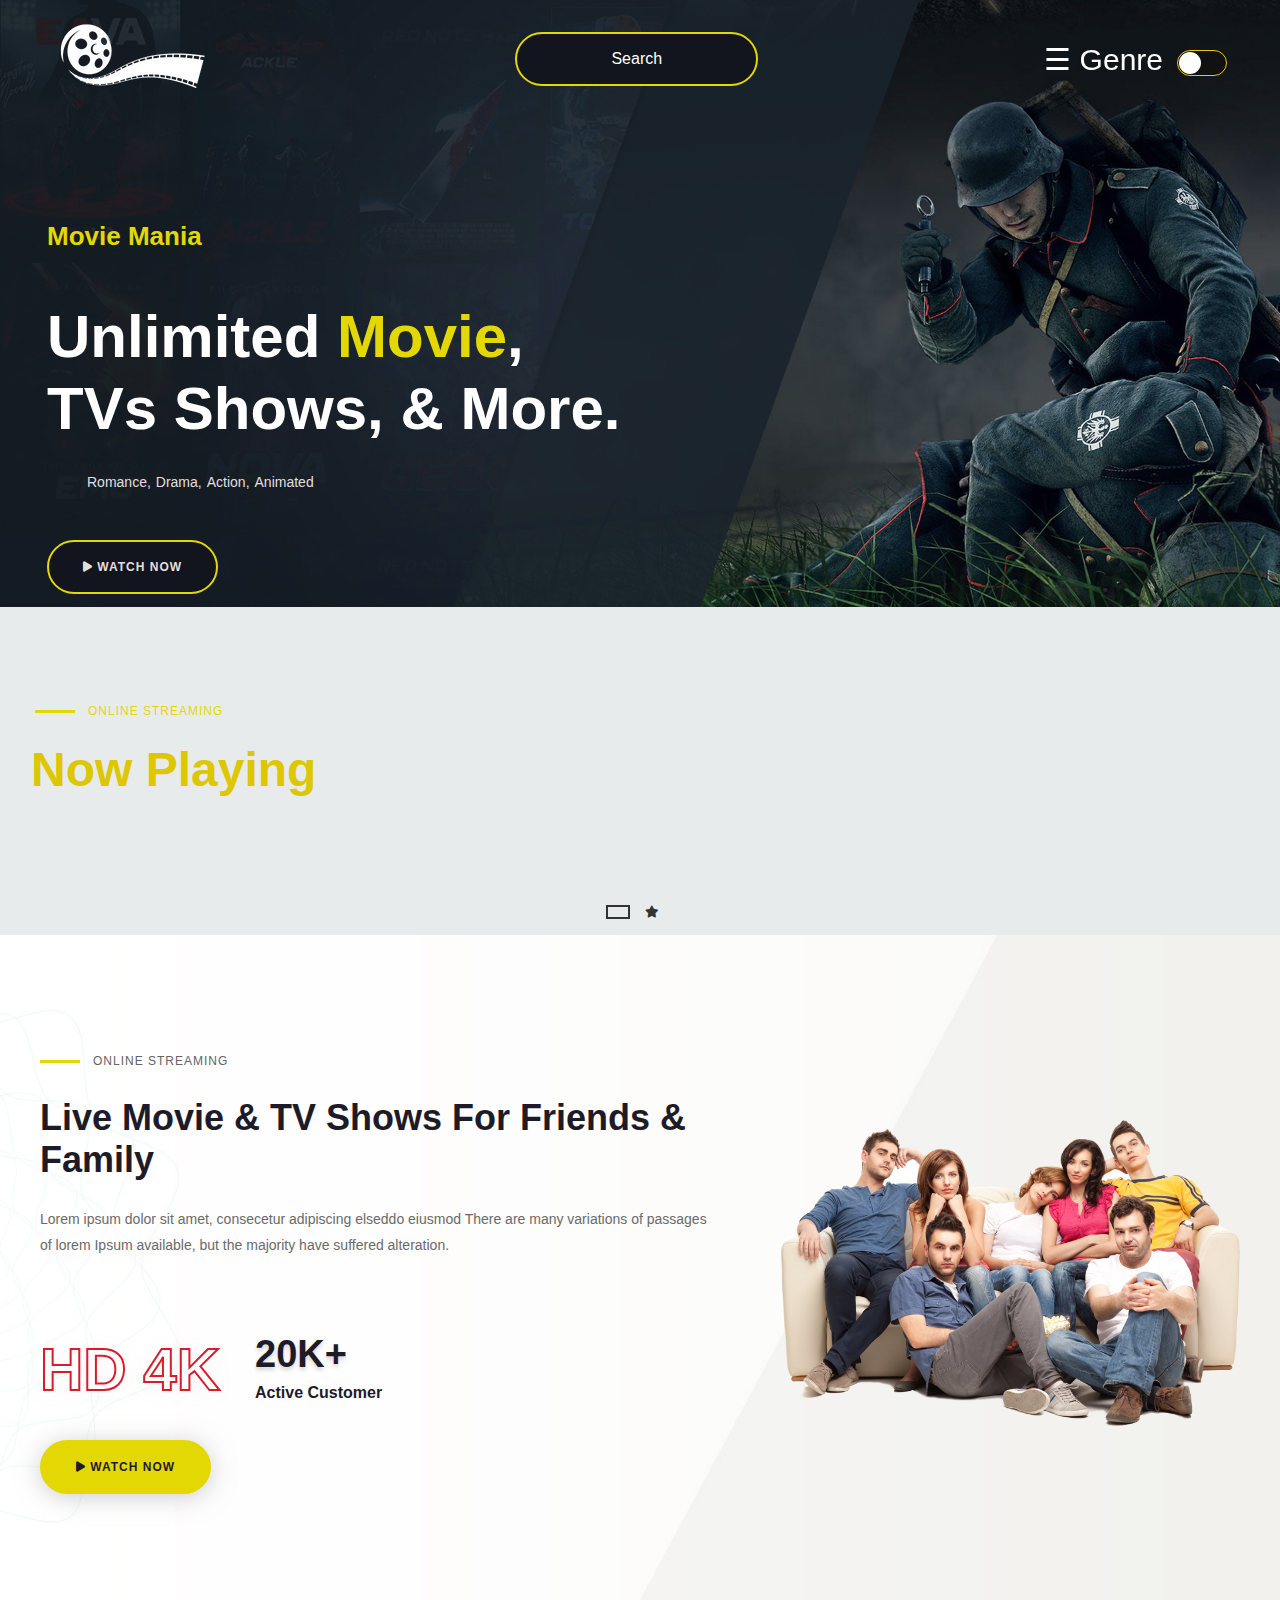
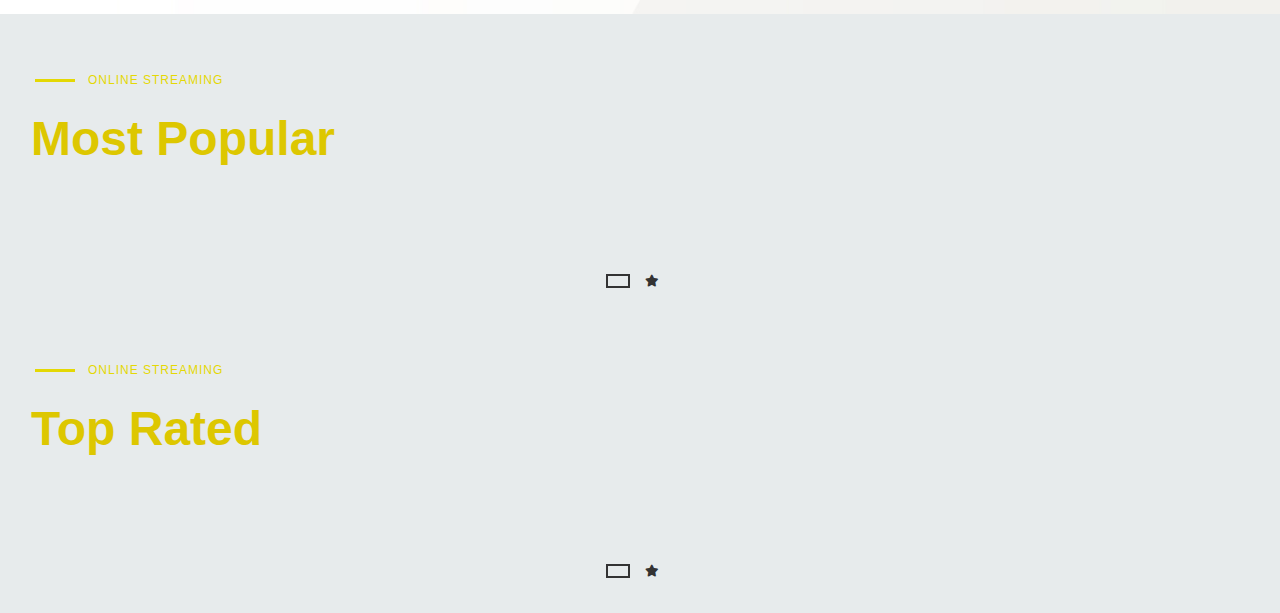
==== commit 9e58408b: "updtad" ====
--- a/index.html
+++ b/index.html
@@ -6,98 +6,191 @@
     <meta http-equiv="X-UA-Compatible" content="IE=edge">
     <meta name="viewport" content="width=device-width, initial-scale=1.0">
     <title>Movie Booking App</title>
-    <script type="module" crossorigin src="assets/index.b4e37db4.js"></script>
-    <link rel="modulepreload" href="assets/vendor.409190d6.js">
-    <link rel="stylesheet" href="assets/index.f6704e6f.css">
+    <link rel="stylesheet" href="https://cdn.jsdelivr.net/npm/swiper@9/swiper-bundle.min.css" />
+    <link rel="stylesheet" href="https://cdnjs.cloudflare.com/ajax/libs/font-awesome/6.4.0/css/all.min.css">
     <link rel="stylesheet" href="style.css">
 </head>
 
 <body>
 
-    <header id="scroll-Top" class="header-section">
-        <div class="logo-section">
-            <a href=""><img src="image/logo.png" alt=""></a>
-        </div>
-        <div id="form">
-            <div class="form-content">
-                <input type="text" autocomplete="off" placeholder="Search" id="search" class="search">
-                <!-- <input id="input" placeholder="Type fast here.."/> -->
-            </div>
-
-            <div class="genre-section">
-                <span id="openbtn-genre" style="cursor:pointer; color: white;">&#9776; Genre</span>
-            </div>
-            <div class="theme-toggler">
-                <input type="checkbox" id="checkbox" class="checkbox">
-                <label for="checkbox" class="checkbox-label">
-                    <span class="ball"></span>
-                </label>
+    <header>
+        <div id="scroll-Top" class="header-section">
+            <div class="logo-section">
+                <a href=""><img src="image/logo.png" alt=""></a>
+            </div>
+            <div id="form">
+                <div class="form-content">
+                    <input type="text" autocomplete="off" placeholder="Search" id="search" class="search">
+                </div>
+
+                <div class="genre-section">
+                    <span id="openbtn-genre" style="cursor:pointer; color: white;">&#9776; Genre</span>
+                </div>
+                <div class="theme-toggler">
+                    <input type="checkbox" id="checkbox" class="checkbox">
+                    <label for="checkbox" class="checkbox-label">
+                        <span class="ball"></span>
+                    </label>
+                </div>
             </div>
         </div>
     </header>
-    <div id="home-banner" class="home-banner">
-        <div class="banner-text typewriter">
-            <h1>Unlimited movies, TV shows and more.</h1>
-        </div>
-    </div>
-
-
-
-    </div>
-
-
+
+
+
+    <!-- banner-area -->
+    <section id="home-banner" class="banner-area banner-bg" style="background-image: url(./image/banner.jpg);">
+
+        <div class="banner-content">
+            <h6 class="sub-title">Movie Mania</h6>
+            <h2 class="title">Unlimited
+                <span>Movie</span>, <br> TVs Shows, & More.
+            </h2>
+            <div class="banner-meta">
+                <ul>
+                    <li class="category">
+                        <a href="#">Romance,</a>
+                        <a href="#">Drama,</a>
+                        <a href="#">Action,</a>
+                        <a href="#">Animated</a>
+                    </li>
+                </ul>
+            </div>
+            <a href="https://www.youtube.com/watch?v=R2gbPxeNk2E" class="banner-btn"><i class="fas fa-play"></i> Watch
+                Now</a>
+
+        </div>
+    </section>
+    <!-- banner-area-end -->
+
+    <div id="hide1" class="section-title title-style-two mb-25 mx-21 mt-50 hid">
+        <span class="sub-title ">ONLINE STREAMING</span>
+    </div>
     <div class="head-para">
         <h1 id="playing-hide">Now Playing</h1>
     </div>
+
     <!-- movie details section  -->
 
-    <main id="main">
-
-        <div class="movie">
-            <img src="" alt="Image">
-            <div class="movie-info">
-                <span></span>
-                <span></span>
-                <h3></h3>
-            </div>
-        </div>
-    </main>
-
+
+    <!-- <div > -->
+    <div class="movie-box" id="main">
+        <div class="movie-item">
+            <div class="movie-poster">
+                <a href=""><img src="" alt=""></a>
+            </div>
+            <div class="movie-content">
+                <div class="top">
+                    <h5 class="title"><a href=""></a></h5>
+                    <span class="date"></span>
+                </div>
+                <div class="bottom">
+                    <ul>
+                        <li><span class="quality"></span></li>
+                        <li>
+                            <span class="ratings"><i class="fas fa-star"></i></span>
+                        </li>
+                    </ul>
+                </div>
+            </div>
+        </div>
+    </div>
+    <!-- </div> -->
+
+
+    <section class="live-area live-bg fix" style="background-image: url(./image/live_bg.jpg);">
+        <div class="container-online">
+            <div class="4k">
+                <div class="section-title title-style-two mb-25">
+                    <span class="sub-title">ONLINE STREAMING</span>
+                    <h2 class="title">Live Movie & TV Shows For Friends & Family</h2>
+                </div>
+                <div class="live-movie-content">
+                    <p>Lorem ipsum dolor sit amet, consecetur adipiscing elseddo eiusmod There are many variations
+                        of
+                        passages of lorem Ipsum available, but the majority have suffered alteration.</p>
+                    <div class="live-fact-wrap">
+                        <div class="resolution">
+                            <h2>HD 4K</h2>
+                        </div>
+                        <div class="active-customer">
+                            <h4><span class="odometer"></span>20K+</h4>
+                            <p>Active Customer</p>
+                        </div>
+                    </div>
+                    <a href="https://www.youtube.com/watch?v=R2gbPxeNk2E" class="watch-btn"><i class="fas fa-play"></i>
+                        Watch Now</a>
+                </div>
+            </div>
+            <div class="family">
+                <div class="live-movie-img">
+                    <img src="./image/live_img.png" alt="">
+                </div>
+            </div>
+        </div>
+    </section>
+
+    <div id="hide2" class="section-title title-style-two mb-25 mx-21 mt-50 ">
+        <span class="sub-title ">ONLINE STREAMING</span>
+    </div>
     <div class="head-para" id="popular-hide">
         <h1>Most Popular</h1>
     </div>
 
-    <section id="popular">
-        <div class="movie">
-            <img src="" alt="Image">
-
-            <div class="movie-info">
-
-                <span>rating</span>
-                <span>language</span>
-                <h3>title</h3>
-            </div>
-        </div>
-    </section>
-
-
+
+    <div class="movie-box" id="popular">
+        <div class="movie-item">
+            <div class="movie-poster">
+                <a href="movie-details.html"><img src="" alt=""></a>
+            </div>
+            <div class="movie-content">
+                <div class="top">
+                    <h5 class="title"><a href=""></a></h5>
+                    <span class="date"></span>
+                </div>
+                <div class="bottom">
+                    <ul>
+                        <li><span class="quality"></span></li>
+                        <li>
+                            <span class="ratings"><i class="fas fa-star"></i></span>
+                        </li>
+                    </ul>
+                </div>
+            </div>
+        </div>
+    </div>
+
+    <div id="hide3" class="section-title title-style-two mb-25 mx-21 mt-50 hid">
+        <span class="sub-title ">ONLINE STREAMING</span>
+    </div>
 
     <div class="head-para" id="toprated-hide">
         <h1>Top Rated</h1>
     </div>
 
-    <section id="topRated">
-        <div class="movie">
-            <img src="" alt="Image">
-
-            <div class="movie-info">
-
-                <span>rating</span>
-                <span>language</span>
-                <h3>title</h3>
-            </div>
-        </div>
+    <div class="movie-box" id="topRated">
+        <div class="movie-item">
+            <div class="movie-poster">
+                <img src="" alt="">
+            </div>
+            <div class="movie-content">
+                <div class="top">
+                    <h5 class="title"><a href=""></a></h5>
+                    <span class="date"></span>
+                </div>
+                <div class="bottom">
+                    <ul>
+                        <li><span class="quality"></span></li>
+                        <li>
+                            <span class="ratings"><i class="fas fa-star"></i></span>
+                        </li>
+                    </ul>
+                </div>
+            </div>
+        </div>
+    </div>
     </section>
+
 
 
     <!-- side genres area  -->
@@ -155,6 +248,7 @@
 
 </body>
 
+
 <script>
 
     window.onscroll = function () {
@@ -164,15 +258,18 @@
     function scrollFunction() {
         if (screen.width > 900) {
             if (document.body.scrollTop > 50 || document.documentElement.scrollTop > 50) {
-                document.getElementById("scroll-Top").style.top = "0px";
+                document.getElementById("scroll-Top").classList.add("header-section");
+                document.getElementById("scroll-Top").classList.add("header-section2");
             } else {
-                document.getElementById("scroll-Top").style.top = "50px";
+                document.getElementById("scroll-Top").classList.add("header-section");
+                document.getElementById("scroll-Top").classList.remove("header-section2");
             }
         }
 
 
     }
 </script>
+
 <script src="script.js"></script>
 
 </html>--- a/style.css
+++ b/style.css
@@ -2,6 +2,9 @@
   box-sizing: border-box;
 }
 
+
+
+@import url('https://fonts.googleapis.com/css2?family=Poppins:wght@400;500;600;700;800;900&display=swap');
 
 :root,
 :root.light {
@@ -14,6 +17,8 @@
   --search-bg: #e7ebec;
   --search-text: #333333;
   --main-card: #333333;
+  --movie-title: #222;
+  --movie-rating: #b1a800;
 }
 
 :root.dark {
@@ -26,6 +31,8 @@
   --search-bg: linear-gradient(to right, rgb(0, 4, 40), rgb(99, 3, 48));
   --search-text: #ffffff;
   --main-card: #ffffff;
+  --movie-title: #f1f1f1;
+  --movie-rating: #e4d804;
 }
 
 
@@ -54,12 +61,13 @@
 body {
   background: var(--bg-color);
   margin: 0;
-}
-
-
-
-
-.header-section {
+  font-family: 'Poppins', sans-serif;
+}
+
+
+
+
+/* .header-section {
 
   position: relative;
   padding: 1rem;
@@ -69,8 +77,8 @@
   border-bottom: 1px solid rgba(255, 255, 255, 0.18);
   backdrop-filter: blur(13px);
   border: 1px solid rgba(255, 255, 255, 0.18);
-  /* transition: 0.2s ease-in-out all; */
-}
+  transition: 0.2s ease-in-out all;
+} */
 
 
 
@@ -128,8 +136,19 @@
 
 .head-para {
   color: var(--color-text);
-  margin: 61px 0px 51px 61px;
+  margin: 0px 0px 51px 31px;
   font-size: 1.5rem;
+  display: flex;
+  justify-content: space-between;
+  align-items: center;
+}
+
+.head-para h1 {
+  margin: 0px;
+}
+
+.mt-50 {
+  margin-top: 60px;
 }
 
 .hide {
@@ -137,24 +156,7 @@
 }
 
 
-main {
-  display: flex;
-  flex-wrap: wrap;
-  justify-content: center;
-  transition: all 0.3s;
-}
-
-#popular {
-  display: flex;
-  flex-wrap: wrap;
-  justify-content: center;
-}
-
-#topRated {
-  display: flex;
-  flex-wrap: wrap;
-  justify-content: center;
-}
+
 
 .movie {
   width: 220px;
@@ -568,7 +570,12 @@
 
     margin-left: 44px;
     font-size: 1rem;
-    margin: 32px 0px 29px 26px;
+    margin: 32px 0px 29px 0px;
+    justify-content: center;
+  }
+
+  .head-para h1 {
+    text-align: center;
   }
 
   .movie {
@@ -689,7 +696,7 @@
 
     margin-left: 24px;
     font-size: 0.8rem;
-    margin: 38px 0px 32px 32px;
+    margin: 38px 0px 32px 0px;
   }
 
   .movie {
@@ -908,26 +915,34 @@
 
 @media (min-width: 1000px) {
   .header-section {
-
     padding: 1rem;
     display: flex;
     justify-content: space-around;
+    border-radius: 15px;
+    z-index: 2;
+    transition: all 0.3s;
+    width: 100%;
+  }
+
+  .header-section2 {
+
     border-bottom: 1px solid rgba(255, 255, 255, 0.18);
-    margin: 0px 60px;
-    border-radius: 15px;
     background: rgba(255, 255, 255, 0.25);
     box-shadow: 0 8px 32px 0 rgba(5, 6, 15, 0.37);
     backdrop-filter: blur(13px);
     border: 1px solid rgba(255, 255, 255, 0.18);
-    z-index: 2;
-    transition: all 0.3s;
-  }
-
+  }
+
+  /* 
+  header {
+    width: 100% !important;
+  } */
 
 
   #scroll-Top {
-    position: sticky;
-    top: 50px;
+    position: fixed;
+    top: 0;
+
   }
 
   .home-banner {
@@ -935,12 +950,10 @@
     margin-top: -118px;
     height: 657px;
     width: 100%;
-    /* background-color: purple; */
     position: relative;
     background-image: url(image/banner3.png);
     box-shadow: var(--hero-banner-shadow);
     transition: 0.2s ease-in-out all;
-    /* box-shadow: inset 2px -200px 93px -92px rgba(231, 235, 236, 1); */
   }
 
 
@@ -1005,14 +1018,15 @@
 
   .search {
     background-color: transparent;
-    border: 2px solid #ddd;
+    /* border: 2px solid #ddd; */
     padding: 1rem 1rem;
     border-radius: 50px;
     font-size: 1rem;
     text-align: center;
     color: #fff;
     font-family: inherit;
-    background: linear-gradient(to right, #000428, #630330);
+    background: #12151e none repeat scroll 0 0;
+    border: 2px solid #e4d804;
 
   }
 
@@ -1052,23 +1066,18 @@
   display: flex;
   justify-content: space-between;
   align-items: center;
-}
-
-.fa-moon {
-  color: #f1c40f;
-}
-
-.fa-sun {
-  color: #f39c12;
-}
+  border: 1px solid #f1c40f;
+}
+
+
 
 .checkbox-label .ball {
   background-color: #fff;
   width: 22px;
   height: 22px;
   position: absolute;
-  left: 2px;
-  top: 2px;
+  left: 1px;
+  top: 1px;
   border-radius: 50%;
   transition: transform 0.2s linear;
 }
@@ -1078,4 +1087,634 @@
 
 }
 
-/* dark and light theme toggler */+/* dark and light theme toggler */
+
+
+/* Header banner  */
+
+
+.banner-bg {
+  padding: 160px 0 51px 2px;
+  background-position: top;
+  background-size: contain;
+  background-repeat: no-repeat;
+}
+
+.banner-content {
+  max-width: 50%;
+  padding-left: 45px;
+}
+
+.banner-content .sub-title {
+  font-size: 26px;
+  margin-bottom: 10px;
+  color: #e4d804;
+}
+
+.banner-content .title {
+  font-size: 60px;
+  color: white;
+  line-height: 1.2;
+  margin-bottom: 29px;
+}
+
+.banner-content .title span {
+  color: #e4d804;
+
+}
+
+.banner-meta {
+  margin-bottom: 35px;
+}
+
+.banner-meta ul {
+  display: flex;
+  flex-wrap: wrap;
+}
+
+.banner-meta ul li {
+  display: flex;
+  align-items: center;
+  margin-bottom: 15px;
+  margin-right: 18px;
+}
+
+.banner-meta ul li:last-child {
+  margin-right: 0;
+}
+
+.banner-meta ul li.quality>span {
+  font-size: 11px;
+  text-transform: uppercase;
+  color: #21232b;
+  background: #fff;
+  font-weight: 700;
+  padding: 7px 11px;
+  line-height: 1;
+}
+
+.banner-meta ul li.quality>span:last-child {
+  background: transparent;
+  color: #fff;
+  margin-left: 9px;
+  border: 2px solid #fff;
+  padding: 5px 10px;
+}
+
+.banner-meta ul li.category>a {
+  font-size: 14px;
+  font-weight: 500;
+  color: #e3dfdf;
+  text-decoration: none;
+}
+
+.banner-meta ul li.category>a+a {
+  margin-left: 5px;
+}
+
+
+.banner-btn {
+  user-select: none;
+  -moz-user-select: none;
+  background: #12151e none repeat scroll 0 0;
+  border: 2px solid #e4d804;
+  border-radius: 50px;
+  color: #e3dfdf;
+  cursor: pointer;
+  display: inline-block;
+  font-size: 12px;
+  font-weight: 700;
+  letter-spacing: 1px;
+  line-height: 1.5;
+  margin-bottom: 0;
+  padding: 16px 34px;
+  text-align: center;
+  text-transform: uppercase;
+  transition: all 0.3s ease 0s;
+  vertical-align: middle;
+  white-space: nowrap;
+  max-width: 200px;
+  text-decoration: none;
+}
+
+@media (max-width: 991.98px) {
+
+  .banner-bg {
+    padding: 220px 0 160px;
+    background-position: center center;
+  }
+}
+
+
+@media (max-width: 767.98px) {
+  .banner-bg {
+    padding: 16px 0 55px 2px;
+  }
+
+  .banner-content .sub-title {
+    font-size: 24px;
+  }
+
+  .banner-content .title {
+    font-size: 24px;
+  }
+}
+
+@media only screen and (min-width: 350px) and (max-width: 767px) {
+  .sub-title {
+    display: none;
+  }
+
+  .banner-bg {
+    padding: 71px 0 143px 2px;
+    background-position: right;
+    background-size: cover;
+    background-repeat: no-repeat;
+  }
+
+  .banner-content {
+    display: flex;
+    max-width: 100%;
+    padding-left: 0px;
+    justify-content: center;
+    align-items: center;
+    flex-direction: column;
+  }
+
+  .banner-content .title {
+    font-size: 26px;
+    text-align: center;
+  }
+
+  .banner-btn {
+    padding: 6px 24px;
+  }
+
+}
+
+
+/* Header banner  */
+
+
+
+/* movie-box area start */
+
+
+.mb-50 {
+  margin-bottom: 50px;
+}
+
+.movie-box {
+  display: flex;
+  justify-content: space-evenly;
+  flex-wrap: wrap;
+
+
+}
+
+.movie-item {
+  cursor: pointer;
+
+}
+
+
+.movie-poster {
+  margin-bottom: 23px;
+  position: relative;
+  /* width: 100px; */
+}
+
+.movie-poster img {
+  max-width: 300px;
+  border-radius: 5px;
+}
+
+.movie-content {
+  padding-right: 10px;
+}
+
+.movie-content .top {
+  display: flex;
+  align-items: center;
+  justify-content: space-between;
+  margin-bottom: 15px;
+}
+
+.movie-content .top .title {
+  font-size: 16px;
+  font-weight: 600;
+  margin-bottom: 0;
+  flex-grow: 1;
+  text-decoration: none;
+  color: var(--movie-title);
+  max-width: 200px;
+  white-space: nowrap;
+  overflow: hidden;
+  text-overflow: ellipsis;
+  margin-top: 0px;
+}
+
+
+.movie-content .top .title a {
+
+  text-decoration: none;
+  color: var(--movie-title);
+}
+
+.movie-content .top .date {
+  font-size: 14px;
+  font-weight: 500;
+  margin-right: 0px;
+  color: var(--movie-rating);
+}
+
+.movie-content .bottom ul {
+  display: flex;
+  align-items: center;
+  justify-content: space-between;
+  padding: 0;
+}
+
+.movie-content .bottom ul li {
+  display: flex;
+  align-items: center;
+}
+
+.movie-content .bottom ul li .quality {
+  border: 2px solid var(--main-card);
+  padding: 5px 10px;
+  line-height: 1;
+  font-weight: 700;
+  font-size: 11px;
+  text-transform: uppercase;
+  color: var(--movie-rating);
+}
+
+.movie-content .bottom ul li>span {
+  color: var(--main-card);
+  font-size: 12px;
+}
+
+.movie-content .bottom ul li>span i {
+  margin-right: 5px;
+}
+
+.movie-content .bottom ul li .ratings {
+  margin-left: 15px;
+}
+
+
+
+
+
+
+
+@media (max-width: 768px) {
+  .movie-box .movie-item {
+    width: 45%;
+  }
+
+  .movie-content .top .title {
+    font-size: 12px;
+  }
+
+  .movie-content {
+    padding: 0px 10px;
+  }
+
+  .movie-content .top .date {
+    margin-right: 0px;
+    margin-left: 7px;
+
+  }
+
+  .movie-poster {
+    margin-bottom: 13px;
+  }
+}
+
+@media (max-width: 450px) {
+  .movie-poster img {
+    max-width: 182px;
+    border-radius: 5px;
+  }
+}
+
+
+@media (max-width: 400px) {
+  .movie-poster img {
+    max-width: 172px;
+    border-radius: 5px;
+  }
+}
+
+@media (max-width: 370px) {
+  .movie-poster img {
+    max-width: 163px;
+    border-radius: 5px;
+  }
+}
+
+/* movie-box area start */
+
+
+
+/* movie filter part  */
+
+.ucm-nav-wrap .nav-tabs {
+  border: none;
+  display: flex;
+  justify-content: flex-end;
+  align-items: center;
+
+}
+
+.ucm-nav-wrap .nav-tabs .nav-link {
+  border-radius: 50px;
+  background: #20212b;
+  font-size: 12px;
+  font-weight: 600;
+  color: #e3dfdf;
+  border: 2px solid #2d303d;
+  padding: 11px 27px;
+  margin-bottom: 0;
+  transition: none !important;
+}
+
+.ucm-nav-wrap .nav-tabs li {
+  margin-right: 12px;
+  margin-top: 12px;
+  list-style-type: none;
+}
+
+.ucm-nav-wrap .nav-tabs li:last-child {
+  margin-right: 0;
+}
+
+/* .ucm-nav-wrap .nav-tabs .nav-link.active {
+  color: #fff;
+  border-color: #e4d804;
+} */
+.singleActive {
+  color: #fff;
+  border-color: #e4d804;
+}
+
+.ucm-nav-wrap {
+  display: flex;
+  align-items: center;
+  justify-content: flex-end;
+  flex-wrap: wrap;
+  margin-right: 31px;
+}
+
+/* movie filter part  */
+
+
+
+
+.container-online {
+  display: flex;
+  justify-content: center;
+  align-items: center;
+  flex-direction: row;
+  padding: 0px 40px;
+}
+
+.mb-25 {
+  margin-bottom: 25px;
+}
+
+.live-bg {
+  background-position: left center;
+  background-size: cover;
+  padding: 120px 0 120px;
+}
+
+.live-bg .title-style-two .sub-title {
+  color: #656363;
+}
+
+.section-title .title {
+  margin-bottom: 0;
+  font-size: 36px;
+}
+
+.live-bg .title-style-two .title {
+  color: #1e1b29;
+  font-family: 'Poppins', sans-serif;
+  font-weight: 800;
+}
+
+.title-style-two .sub-title {
+  padding-left: 53px;
+}
+
+.section-title .sub-title {
+  display: block;
+  line-height: 1;
+  font-size: 12px;
+  text-transform: uppercase;
+  font-weight: 500;
+  position: relative;
+  margin-bottom: 12px;
+  letter-spacing: 1px;
+  color: #e4d804;
+}
+
+.mx-21 {
+  margin-left: 35px;
+}
+
+.title-style-two .sub-title::before {
+  content: "";
+  position: absolute;
+  left: 0;
+  top: 5px;
+  width: 40px;
+  height: 3px;
+  background: #e4d804;
+}
+
+.live-movie-img {
+  margin-left: 70px;
+}
+
+.live-movie-img img {
+  max-width: initial;
+}
+
+.live-movie-content>p {
+  color: #6a6a6a;
+  margin-bottom: 0;
+  font-size: 14px;
+  font-weight: 500;
+  line-height: 26px;
+}
+
+.live-fact-wrap {
+  display: flex;
+  align-items: center;
+  flex-wrap: wrap;
+  margin-top: 30px;
+  margin-bottom: 24px;
+}
+
+.live-fact-wrap .resolution h2 {
+  font-size: 60px;
+  text-shadow: 0px 3px 24px rgba(160, 160, 160, 0.09);
+  line-height: 1;
+  margin-bottom: 0;
+  color: #d81c2b;
+  -webkit-text-fill-color: white;
+  -webkit-text-stroke-width: 2px;
+  -webkit-text-stroke-color: #d81c2b;
+  font-family: 'Poppins', sans-serif;
+}
+
+.live-fact-wrap .resolution {
+  margin-right: 35px;
+  margin-bottom: 15px;
+}
+
+.active-customer {
+  margin-bottom: 15px;
+}
+
+.active-customer h4 {
+  font-size: 38px;
+  color: #1e1b29;
+  text-shadow: 0px 3px 4px rgba(30, 30, 30, 0.18);
+  line-height: .8;
+  margin-bottom: 5px;
+}
+
+.active-customer>p {
+  margin-bottom: 0;
+  font-size: 16px;
+  font-weight: 700;
+  color: #1e1b29;
+  line-height: 1;
+}
+
+a {
+  text-decoration: none;
+}
+
+.watch-btn {
+  user-select: none;
+  -moz-user-select: none;
+  background: #12151e none repeat scroll 0 0;
+  border: 2px solid #e4d804;
+  border-radius: 50px;
+  color: #e3dfdf;
+  cursor: pointer;
+  display: inline-block;
+  font-size: 12px;
+  font-weight: 700;
+  letter-spacing: 1px;
+  line-height: 1.5;
+  margin-bottom: 0;
+  padding: 16px 34px;
+  text-align: center;
+  text-transform: uppercase;
+  touch-action: manipulation;
+  transition: all 0.3s ease 0s;
+  vertical-align: middle;
+  white-space: nowrap;
+  max-width: 200px;
+}
+
+.live-movie-content>.watch-btn {
+  box-shadow: 0px 3px 24px 0px rgba(160, 160, 160, 0.5);
+  background: #e4d804;
+  color: #1e1b29;
+}
+
+.live-movie-content>.watch-btn:hover {
+  background: transparent;
+  box-shadow: none;
+}
+
+.live-movie-img {
+  /* width: 100%; */
+}
+
+.live-movie-img img {
+  max-width: 100%;
+}
+
+@media only screen and (max-width: 768px) {
+  .container-online {
+    flex-direction: column;
+    padding: 0px 40px;
+  }
+
+  .mx-21 {
+    margin-left: 0px;
+  }
+
+  .live-movie-img {
+    display: flex;
+    justify-content: center;
+    margin-left: 0;
+    margin-top: 40px;
+  }
+
+  .section-title .title {
+    margin-bottom: 0;
+    font-size: 26px;
+    text-align: center;
+    margin-top: 25px;
+  }
+
+  .title-style-two .sub-title {
+    padding-left: 0px;
+  }
+
+  .section-title .sub-title,
+  .live-movie-content>p {
+    text-align: center;
+  }
+
+  .title-style-two .sub-title::before {
+    content: "";
+    position: absolute;
+    top: 19px;
+    left: 50%;
+    transform: translateX(-50%);
+    width: 40px;
+    height: 3px;
+    background: #e4d804;
+  }
+
+  .live-fact-wrap .resolution {
+    margin-right: 23px;
+    margin-bottom: 15px;
+  }
+
+  .live-fact-wrap {
+    justify-content: space-around;
+  }
+
+  .live-fact-wrap .resolution h2 {
+    font-size: 42px;
+  }
+
+  .active-customer h4 {
+    font-size: 24px;
+  }
+
+  .active-customer>p {
+    font-size: 12px;
+  }
+
+  .live-movie-content {
+    display: flex;
+    justify-content: center;
+    align-items: center;
+    flex-direction: column;
+  }
+
+
+}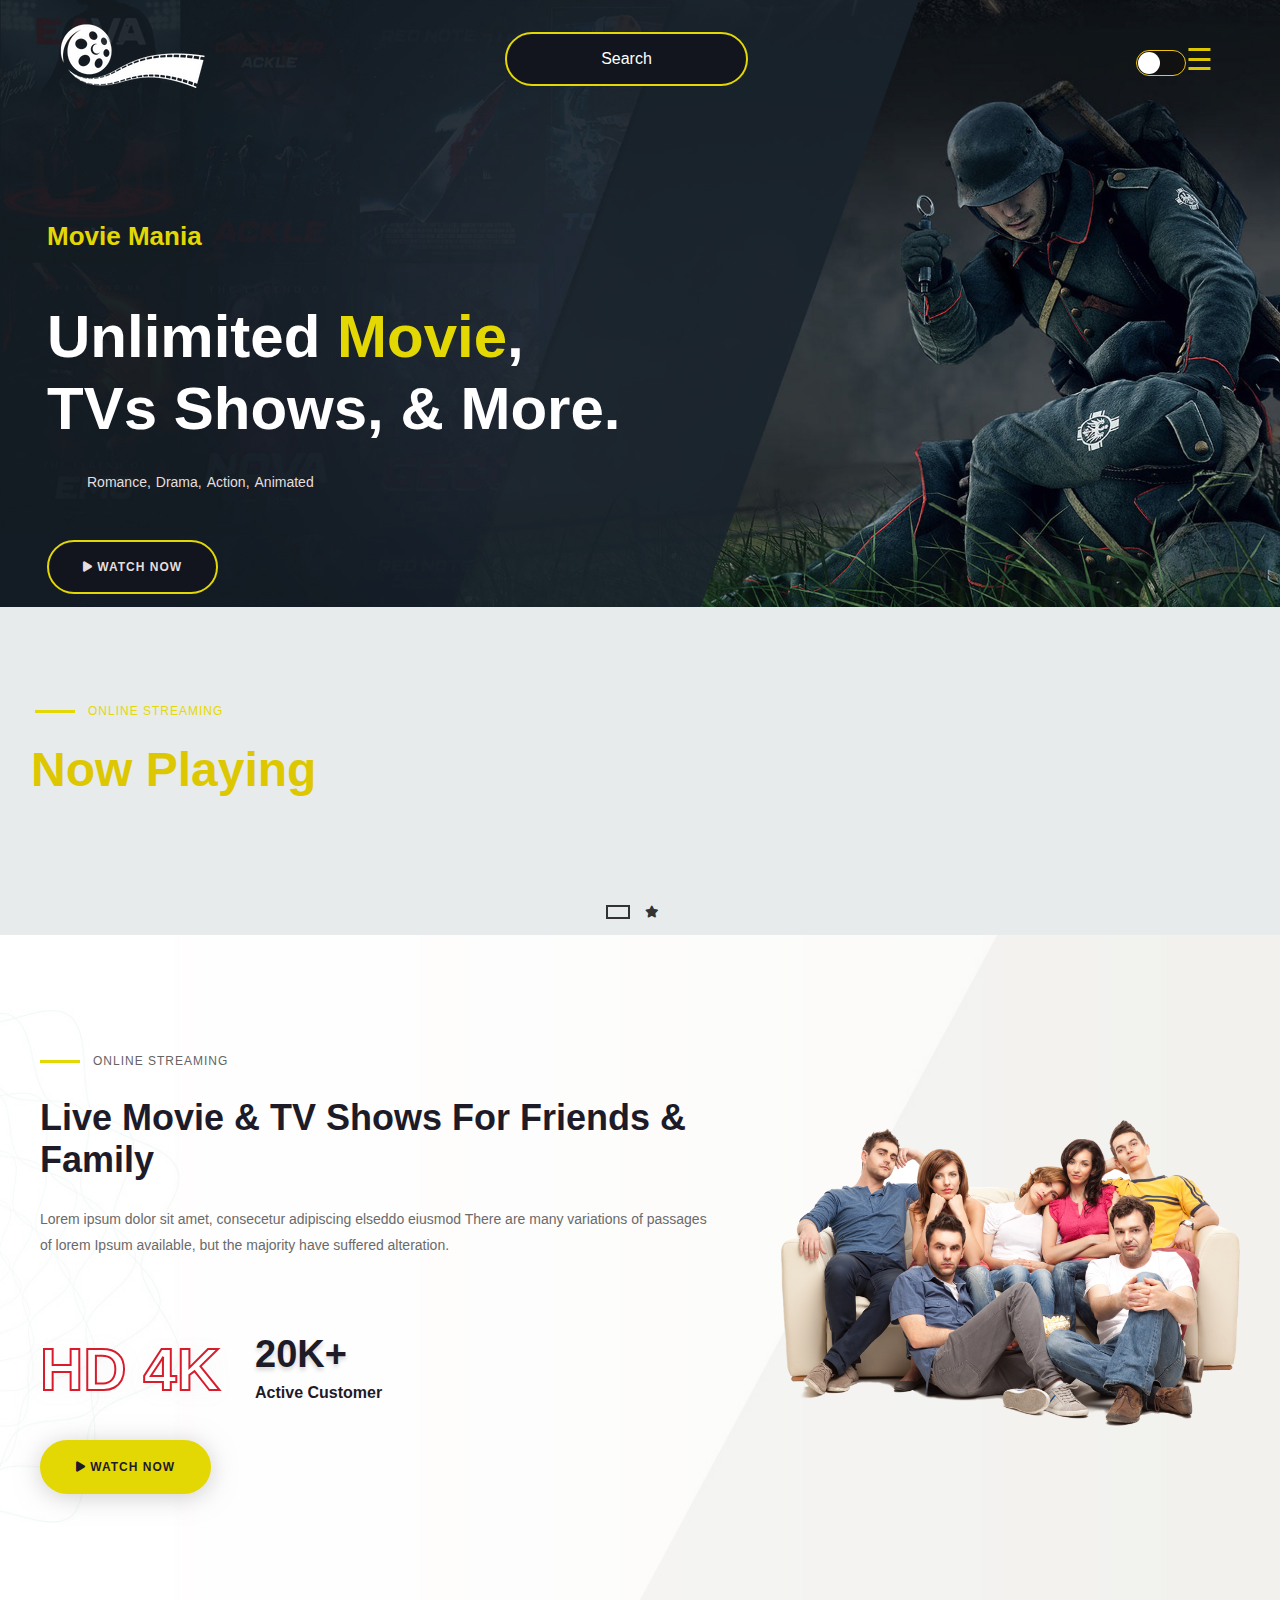
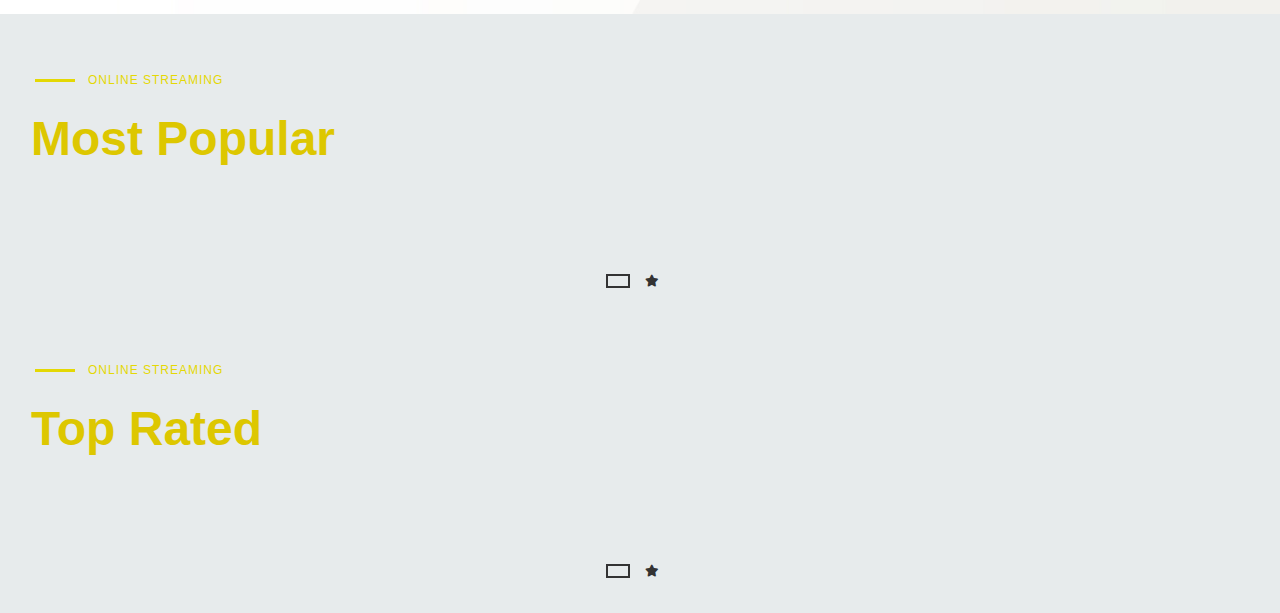
==== commit 069ff29d: "updatedDesign" ====
--- a/index.html
+++ b/index.html
@@ -23,14 +23,15 @@
                     <input type="text" autocomplete="off" placeholder="Search" id="search" class="search">
                 </div>
 
-                <div class="genre-section">
-                    <span id="openbtn-genre" style="cursor:pointer; color: white;">&#9776; Genre</span>
-                </div>
+
                 <div class="theme-toggler">
                     <input type="checkbox" id="checkbox" class="checkbox">
                     <label for="checkbox" class="checkbox-label">
                         <span class="ball"></span>
                     </label>
+                </div>
+                <div class="genre-section">
+                    <span id="openbtn-genre" style="cursor:pointer; ">&#9776;</span>
                 </div>
             </div>
         </div>
@@ -98,7 +99,7 @@
     <!-- </div> -->
 
 
-    <section class="live-area live-bg fix" style="background-image: url(./image/live_bg.jpg);">
+    <section id="live-area" class="live-area live-bg fix" style="background-image: url(./image/live_bg.jpg);">
         <div class="container-online">
             <div class="4k">
                 <div class="section-title title-style-two mb-25">
@@ -246,6 +247,12 @@
         </div>
     </div>
 
+
+
+
+
+
+
 </body>
 
 
@@ -256,7 +263,7 @@
     };
 
     function scrollFunction() {
-        if (screen.width > 900) {
+        if (screen.width > 767) {
             if (document.body.scrollTop > 50 || document.documentElement.scrollTop > 50) {
                 document.getElementById("scroll-Top").classList.add("header-section");
                 document.getElementById("scroll-Top").classList.add("header-section2");
--- a/style.css
+++ b/style.css
@@ -110,7 +110,9 @@
   text-align: center;
   color: var(--search-text);
   font-family: inherit;
-  background: var(--search-bg);
+  /* background: var(--search-bg); */
+  background: #12151e none repeat scroll 0 0;
+  border: 2px solid #e4d804;
 }
 
 .search :focus {
@@ -298,8 +300,13 @@
 
 .genre_background_active {
   /* background-color: red; */
-  background: linear-gradient(to right, #000428, #630330);
-  color: white;
+  background: #ddc700;
+  color: black !important;
+  font-weight: 700;
+}
+
+#openbtn-genre {
+  color: #ddc700;
 }
 
 /* side navbar area */
@@ -553,7 +560,8 @@
   .logo-section {
     width: 120px;
     position: relative;
-    left: -113px;
+    /* left: -113px; */
+    padding-bottom: 20px;
   }
 
   .logo-section img {
@@ -780,11 +788,11 @@
     border-radius: 10px;
   }
 
-  .theme-toggler {
+  /* .theme-toggler {
     position: absolute;
     top: 34px;
     right: 43px;
-  }
+  } */
 
 }
 
@@ -803,16 +811,17 @@
     display: flex;
     justify-content: space-around;
     align-items: center;
+
   }
 
   .genre-section span {
-    font-size: 25px;
+    font-size: 31px;
   }
 
   .head-para {
     margin-left: 24px;
     font-size: 0.8rem;
-    margin: 32px 0px 29px 26px;
+    margin: 32px 0px 29px 0px;
   }
 
   .movie {
@@ -896,11 +905,11 @@
     border-radius: 10px;
   }
 
-  .theme-toggler {
+  /* .theme-toggler {
     position: absolute;
     top: 34px;
     right: 18px;
-  }
+  } */
 
   .form-content {
     margin-left: 10px;
@@ -910,10 +919,22 @@
     padding: 10px 0px;
   }
 
-}
-
-
-@media (min-width: 1000px) {
+
+  #form .form-content,
+  .genre-section span,
+  .theme-toggler {
+    margin-top: 0;
+    padding-bottom: 15px;
+    display: flex;
+    justify-content: center;
+    align-items: center;
+
+  }
+
+}
+
+
+@media (min-width: 768px) {
   .header-section {
     padding: 1rem;
     display: flex;
@@ -1008,7 +1029,7 @@
   }
 
   #form .form-content {
-    margin-right: 286px;
+    margin-right: 388px;
     margin-top: 2px;
   }
 
@@ -1225,8 +1246,16 @@
     display: none;
   }
 
+  .movie-content .top .title a {
+    width: 100px;
+    white-space: nowrap;
+    overflow: hidden;
+    text-overflow: ellipsis;
+
+  }
+
   .banner-bg {
-    padding: 71px 0 143px 2px;
+    padding: 136px 0 143px 2px;
     background-position: right;
     background-size: cover;
     background-repeat: no-repeat;
@@ -1250,6 +1279,47 @@
     padding: 6px 24px;
   }
 
+
+  #form .form-content,
+  .genre-section span,
+  .theme-toggler {
+    margin-top: 0;
+    padding-bottom: 15px;
+    display: flex;
+    justify-content: center;
+    align-items: center;
+  }
+}
+
+
+
+@media only screen and (min-width: 768px) and (max-width: 999px) {
+
+  #form .form-content {
+    margin-right: 177px;
+    margin-top: 2px;
+  }
+
+  .theme-toggler {
+    margin-right: 20px;
+  }
+
+  .banner-bg {
+    padding: 0px 0 0px;
+    background-position: top right;
+    background-size: cover;
+  }
+
+  .banner-content {
+    max-width: 100%;
+    display: flex;
+    justify-content: center;
+    align-items: center;
+    flex-direction: column;
+    padding-left: 0px;
+    padding: 112px 0px;
+
+  }
 }
 
 
